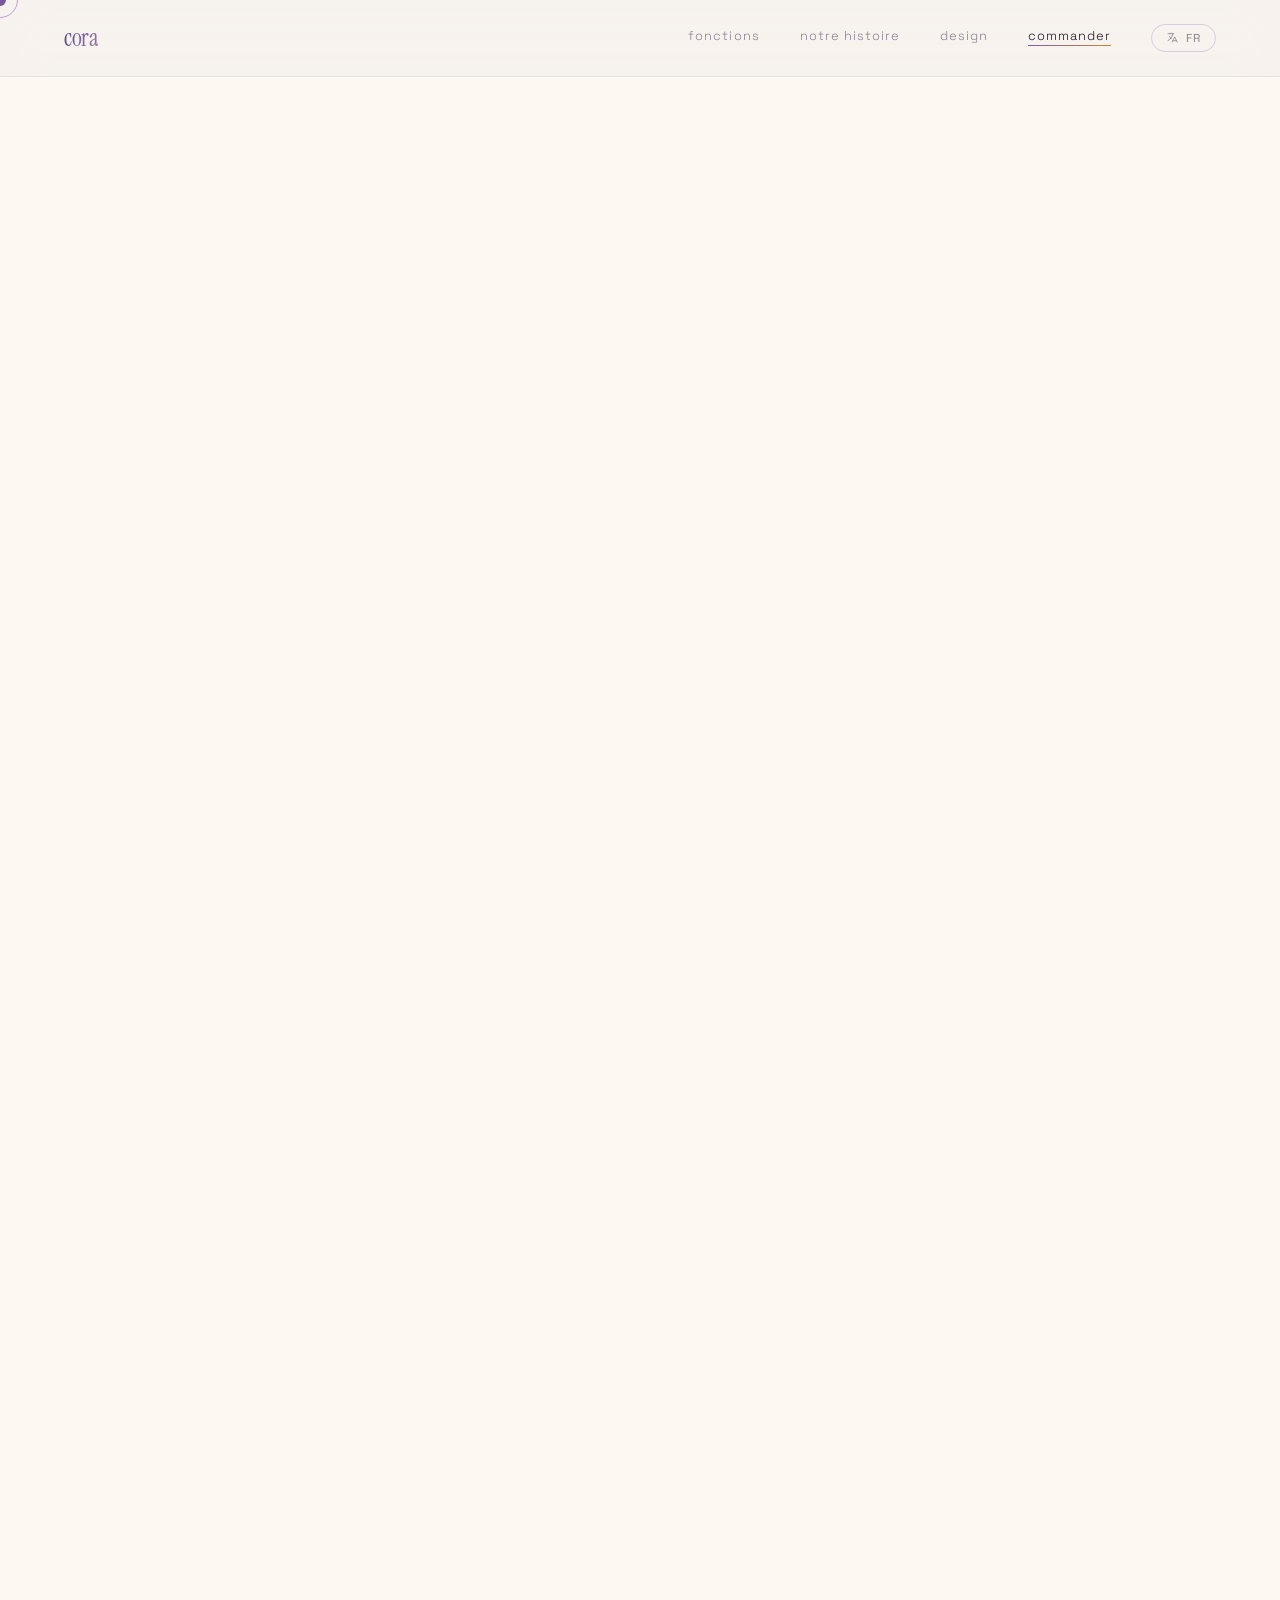
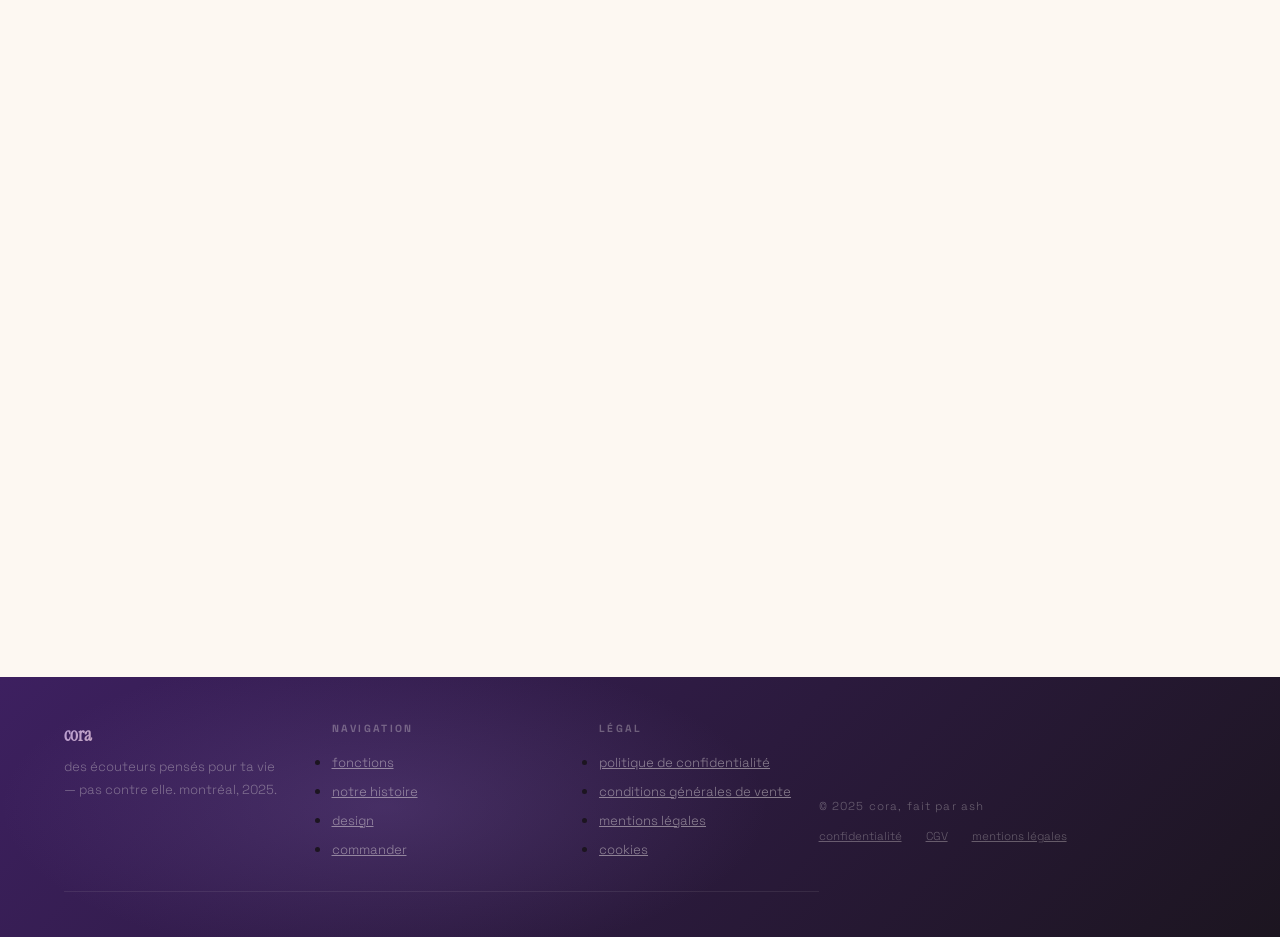
==== checkout.html @ 78a86a61 "Add files via upload" ====
<!DOCTYPE html>
<html lang="fr">
<head>
    <meta charset="UTF-8"/>
    <meta name="viewport" content="width=device-width, initial-scale=1.0"/>
    <title>cora - checkout</title>
    <link href="https://fonts.googleapis.com/css2?family=Instrument+Serif:ital@0;1&family=Space+Grotesk:wght@300;400;500&display=swap" rel="stylesheet"/>
    <link rel="stylesheet" href="styles.css"/>
</head>
<body class="checkout-body">

<div class="cursor" id="cursor"></div>
<div class="cursor-ring" id="cursorRing"></div>

<nav>
    <a href="index.html" class="nav-logo">cora</a>
    <ul class="nav-links">
        <li><a href="index.html">fonctions</a></li>
        <li><a href="story.html">notre histoire</a></li>
        <li><a href="design.html">design</a></li>
        <li><a href="checkout.html" class="active">commander</a></li>
    <button class="nav-lang-btn" id="navLangBtn" aria-label="Changer de langue" onclick="openLangOverlay()">
        <svg viewBox="0 0 24 24" fill="none" stroke="currentColor" stroke-width="1.5"><path d="M3 5h12M9 3v2m1.048 9.5A18.022 18.022 0 016.412 9m6.088 9h7M11 21l5-10 5 10M12.751 5C11.783 10.77 8.07 15.61 3 18.129"/></svg>
        <span id="navLangLabel">FR</span>
    </button>
    </ul>
</nav>

<main class="checkout-page">
    <section class="checkout-shell">
        <form id="checkout-form" class="checkout-panel" data-checkout-form data-base-price="249.99">
            <div class="checkout-header reveal">
                <p class="section-kicker">configurateur signature</p>
                <h1>compose une edition cora a ton image.</h1>
                <p>produit, teinte, pack, livraison.</p>
            </div>

            <section class="product-stage reveal reveal-delay-1">
                <div class="product-visual-shell" data-product-stage data-product="earbuds" data-color="ivory">
                    <div class="visual-glow"></div>
                    <div class="visual-product visual-earbuds">
                        <div class="earbud earbud-left"><span class="earbud-core"></span></div>
                        <div class="earbud earbud-right"><span class="earbud-core"></span></div>
                    </div>
                    <div class="visual-product visual-headset">
                        <div class="headset-band"></div>
                        <div class="headset-cup headset-cup-left"><span></span></div>
                        <div class="headset-cup headset-cup-right"><span></span></div>
                    </div>
                </div>
                <div class="product-stage-copy">
                    <p class="step-count">apercu</p>
                    <h2 data-stage-product>ecouteurs cora</h2>
                    <p data-stage-copy>compact, discret, quotidien.</p>
                    <div class="stage-pills">
                        <span class="stage-pill" data-stage-price>249,99 ca$</span>
                        <span class="stage-pill" data-stage-color-name>ivoire fumee</span>
                    </div>
                    <div class="stage-swatches">
                        <span class="stage-swatch is-active" data-stage-swatch="ivory"></span>
                        <span class="stage-swatch" data-stage-swatch="prune"></span>
                        <span class="stage-swatch" data-stage-swatch="amber"></span>
                    </div>
                </div>
            </section>

            <div class="checkout-grid">
                <section class="step-card reveal reveal-delay-1">
                    <p class="step-count">01 / produit</p>
                    <h2 class="step-title">choisis le format.</h2>
                    <p class="step-copy">deux formats.</p>
                    <div class="choice-grid single">
                        <div>
                            <input class="option-input" type="radio" name="product" id="product-earbuds" checked data-label="ecouteurs cora" data-price="249.99" data-visual="earbuds" data-stage-copy="compact, discret, quotidien."/>
                            <label class="choice-card media" for="product-earbuds">
                                <span class="mini-visual mini-earbuds"></span>
                                <span class="choice-copy">
                                    <span class="choice-eyebrow">compact</span>
                                    <strong>ecouteurs cora</strong>
                                    <p>leger, mobile.</p>
                                    <span class="choice-price">249,99 ca$</span>
                                </span>
                            </label>
                        </div>
                        <div>
                            <input class="option-input" type="radio" name="product" id="product-headset" data-label="casque cora" data-price="489.99" data-visual="headset" data-stage-copy="ample, enveloppant, studio."/>
                            <label class="choice-card media" for="product-headset">
                                <span class="mini-visual mini-headset"></span>
                                <span class="choice-copy">
                                    <span class="choice-eyebrow">studio</span>
                                    <strong>casque cora</strong>
                                    <p>ample, immersif.</p>
                                    <span class="choice-price">489,99 ca$</span>
                                </span>
                            </label>
                        </div>
                    </div>
                </section>

                <section class="step-card reveal reveal-delay-1">
                    <p class="step-count">02 / couleur</p>
                    <h2 class="step-title">choisis la teinte.</h2>
                    <p class="step-copy">trois options.</p>
                    <div class="choice-grid">
                        <div>
                            <input class="option-input" type="radio" name="color" id="color-ivory" checked data-label="ivoire fumee" data-price="0" data-color="ivory"/>
                            <label class="choice-card" for="color-ivory">
                                <span class="color-dot color-ivory"></span>
                                <strong>ivoire fumee</strong>
                                <p>douce.</p>
                                <span class="choice-price">inclus</span>
                            </label>
                        </div>
                        <div>
                            <input class="option-input" type="radio" name="color" id="color-prune" data-label="prune minerale" data-price="18" data-color="prune"/>
                            <label class="choice-card" for="color-prune">
                                <span class="color-dot color-prune"></span>
                                <strong>prune minerale</strong>
                                <p>profonde.</p>
                                <span class="choice-price">+ 18,00 ca$</span>
                            </label>
                        </div>
                        <div>
                            <input class="option-input" type="radio" name="color" id="color-amber" data-label="ambre satine" data-price="18" data-color="amber"/>
                            <label class="choice-card" for="color-amber">
                                <span class="color-dot color-amber"></span>
                                <strong>ambre satine</strong>
                                <p>chaude.</p>
                                <span class="choice-price">+ 18,00 ca$</span>
                            </label>
                        </div>
                    </div>
                </section>

                <section class="step-card reveal reveal-delay-1">
                    <p class="step-count">03 / profil</p>
                    <h2 class="step-title">choisis le profil.</h2>
                    <p class="step-copy">deux sensations.</p>
                    <div class="choice-grid">
                        <div>
                            <input class="option-input" type="radio" name="profile" id="profile-discreet" checked data-label="discret" data-price="0"/>
                            <label class="choice-card" for="profile-discreet">
                                <span class="choice-eyebrow">quotidien</span>
                                <strong>discret</strong>
                                <p>souple.</p>
                                <span class="choice-price">inclus</span>
                            </label>
                        </div>
                        <div>
                            <input class="option-input" type="radio" name="profile" id="profile-studio" data-label="studio" data-price="0"/>
                            <label class="choice-card" for="profile-studio">
                                <span class="choice-eyebrow">precis</span>
                                <strong>studio</strong>
                                <p>ferme.</p>
                                <span class="choice-price">inclus</span>
                            </label>
                        </div>
                    </div>
                </section>

                <section class="step-card reveal reveal-delay-2">
                    <p class="step-count">04 / accessoires</p>
                    <h2 class="step-title">ajoute un pack.</h2>
                    <p class="step-copy">trois niveaux.</p>
                    <div class="choice-grid">
                        <div>
                            <input class="option-input" type="radio" name="pack" id="pack-core" checked data-label="pack essentiel" data-price="0"/>
                            <label class="choice-card" for="pack-core">
                                <span class="choice-eyebrow">base</span>
                                <strong>pack essentiel</strong>
                                <p>essentiel.</p>
                                <span class="choice-price">inclus</span>
                            </label>
                        </div>
                        <div>
                            <input class="option-input" type="radio" name="pack" id="pack-textile" data-label="etui textile signature" data-price="39"/>
                            <label class="choice-card" for="pack-textile">
                                <span class="choice-eyebrow">soft carry</span>
                                <strong>etui textile signature</strong>
                                <p>etui.</p>
                                <span class="choice-price">+ 39,00 ca$</span>
                            </label>
                        </div>
                        <div>
                            <input class="option-input" type="radio" name="pack" id="pack-dock" data-label="socle de charge atelier" data-price="69"/>
                            <label class="choice-card" for="pack-dock">
                                <span class="choice-eyebrow">desk set</span>
                                <strong>socle de charge atelier</strong>
                                <p>dock.</p>
                                <span class="choice-price">+ 69,00 ca$</span>
                            </label>
                        </div>
                    </div>
                </section>

                <section class="step-card reveal reveal-delay-3">
                    <p class="step-count">05 / gravure</p>
                    <h2 class="step-title">ajoute une signature discrete.</h2>
                    <p class="step-copy">optionnelle.</p>
                    <div class="field-grid">
                        <div class="field">
                            <label for="engraving">gravure interieure</label>
                            <input id="engraving" name="engraving" type="text" maxlength="18" placeholder="initiales, mot, date" data-engraving-input/>
                            <small>+ 24,00 ca$.</small>
                        </div>
                        <div class="field">
                            <label for="concierge-note">note atelier</label>
                            <input id="concierge-note" name="concierge-note" type="text" maxlength="40" placeholder="ex. cadeau, date precise"/>
                            <small>facultatif.</small>
                        </div>
                    </div>
                </section>

                <section class="step-card reveal reveal-delay-3">
                    <p class="step-count">06 / livraison</p>
                    <h2 class="step-title">choisis la livraison.</h2>
                    <p class="step-copy">trois vitesses.</p>
                    <div class="choice-grid single">
                        <div>
                            <input class="option-input" type="radio" name="delivery" id="delivery-standard" checked data-label="livraison premium standard" data-price="0"/>
                            <label class="choice-card inline" for="delivery-standard">
                                <div>
                                    <span class="choice-eyebrow">6 semaines</span>
                                    <strong>standard</strong>
                                    <p>normal.</p>
                                </div>
                                <span class="choice-price">inclus</span>
                            </label>
                        </div>
                        <div>
                            <input class="option-input" type="radio" name="delivery" id="delivery-express" data-label="express 48 h apres production" data-price="24"/>
                            <label class="choice-card inline" for="delivery-express">
                                <div>
                                    <span class="choice-eyebrow">rapide</span>
                                    <strong>express</strong>
                                    <p>rapide.</p>
                                </div>
                                <span class="choice-price">+ 24,00 ca$</span>
                            </label>
                        </div>
                        <div>
                            <input class="option-input" type="radio" name="delivery" id="delivery-concierge" data-label="remise concierge sur rendez-vous" data-price="39"/>
                            <label class="choice-card inline" for="delivery-concierge">
                                <div>
                                    <span class="choice-eyebrow">signature</span>
                                    <strong>concierge</strong>
                                    <p>sur rendez-vous.</p>
                                </div>
                                <span class="choice-price">+ 39,00 ca$</span>
                            </label>
                        </div>
                    </div>
                </section>
            </div>
        </form>

        <aside class="summary-panel reveal reveal-delay-2">
            <p class="summary-kicker">resume de commande</p>
            <h2 class="summary-title">configuration cora</h2>
            <div class="summary-topline">
                <div>
                    <div class="summary-price" data-summary-total>249,99 ca$</div>
                    <p class="summary-sub" data-summary-build>ecouteurs cora - ivoire fumee</p>
                </div>
            </div>

            <div class="summary-divider"></div>

            <div class="summary-list">
                <div class="summary-row">
                    <div>
                        <strong>produit</strong>
                        <span data-summary-product>ecouteurs cora</span>
                    </div>
                    <div class="summary-value" data-summary-price>249,99 ca$</div>
                </div>
                <div class="summary-row">
                    <div>
                        <strong>couleur</strong>
                        <span data-summary-color>ivoire fumee</span>
                    </div>
                    <div class="summary-value" data-summary-color-price>inclus</div>
                </div>
                <div class="summary-row">
                    <div>
                        <strong>profil</strong>
                        <span data-summary-profile>discret</span>
                    </div>
                    <div class="summary-value">inclus</div>
                </div>
                <div class="summary-row">
                    <div>
                        <strong>pack</strong>
                        <span data-summary-pack>pack essentiel</span>
                    </div>
                    <div class="summary-value" data-summary-pack-price>inclus</div>
                </div>
                <div class="summary-row">
                    <div>
                        <strong>gravure</strong>
                        <span data-summary-engraving>sans gravure</span>
                    </div>
                    <div class="summary-value" data-summary-engraving-price>inclus</div>
                </div>
                <div class="summary-row">
                    <div>
                        <strong>livraison</strong>
                        <span data-summary-delivery>livraison premium standard</span>
                    </div>
                    <div class="summary-value" data-summary-delivery-price>inclus</div>
                </div>
            </div>

            <div class="summary-total">
                <div>
                    <strong>total estime</strong>
                    <span data-summary-total>249,99 ca$</span>
                </div>
            </div>

            <div class="summary-actions">
                <button type="button" class="btn btn-primary"><span>continuer vers le paiement</span></button>
                <p class="summary-note">adresse et paiement ensuite.</p>
            </div>
        </aside>
    </section>

    <section class="checkout-note">
        <article class="checkout-note-card reveal reveal-delay-1">
            <strong>30 jours</strong>
            <p>essai.</p>
        </article>
        <article class="checkout-note-card reveal reveal-delay-2">
            <strong>support concierge</strong>
            <p>support.</p>
        </article>
        <article class="checkout-note-card reveal reveal-delay-3">
            <strong>serie limitee</strong>
            <p>quantites limitees.</p>
        </article>
    </section>
</main>

<footer>
    <div class="footer-top">
        <div>
            <div class="footer-logo">cora</div>
            <p class="footer-brand-desc">des écouteurs pensés pour ta vie — pas contre elle. montréal, 2025.</p>
        </div>
        <div class="footer-col">
            <h4>navigation</h4>
            <ul>
                <li><a href="index.html">fonctions</a></li>
                <li><a href="story.html">notre histoire</a></li>
                <li><a href="design.html">design</a></li>
                <li><a href="checkout.html">commander</a></li>
            </ul>
        </div>
        <div class="footer-col">
            <h4>légal</h4>
            <ul>
                <li><a href="legal.html#privacy">politique de confidentialité</a></li>
                <li><a href="legal.html#cgv">conditions générales de vente</a></li>
                <li><a href="legal.html#mentions">mentions légales</a></li>
                <li><a href="legal.html#cookies">cookies</a></li>
            </ul>
        </div>
    </div>
    <div class="footer-bottom">
        <p class="footer-copy">© 2025 cora, fait par ash</p>
        <div class="footer-legal">
            <a href="legal.html#privacy">confidentialité</a>
            <a href="legal.html#cgv">CGV</a>
            <a href="legal.html#mentions">mentions légales</a>
        </div>
    </div>
</footer>

<script src="script.js" defer></script>
<!-- ── LANG OVERLAY ─────────────────────────────────────────────── -->
<div class="lang-overlay" id="langOverlay" role="dialog" aria-modal="true" aria-label="Sélection de la langue">
    <div class="lang-overlay-backdrop" onclick="closeLangOverlay()"></div>
    <div class="lang-overlay-panel">
        <div class="lang-overlay-header">
            <h2 class="lang-overlay-title">choisir <em>ta langue.</em></h2>
            <button class="lang-overlay-close" onclick="closeLangOverlay()" aria-label="Fermer">
                <svg viewBox="0 0 24 24" fill="none" stroke="currentColor" stroke-width="1.5"><path d="M18 6L6 18M6 6l12 12"/></svg>
            </button>
        </div>
        <div class="lang-grid">
            <button class="lang-card" data-lang-btn="fr" onclick="CoraI18n.setLang('fr');closeLangOverlay()">
                <span class="lang-card-flag">🇫🇷</span>
                <span class="lang-card-name">Français</span>
                <span class="lang-card-native">français</span>
            </button>
            <button class="lang-card" data-lang-btn="en" onclick="CoraI18n.setLang('en');closeLangOverlay()">
                <span class="lang-card-flag">🇬🇧</span>
                <span class="lang-card-name">English</span>
                <span class="lang-card-native">english</span>
            </button>
            <button class="lang-card" data-lang-btn="es" onclick="CoraI18n.setLang('es');closeLangOverlay()">
                <span class="lang-card-flag">🇪🇸</span>
                <span class="lang-card-name">Español</span>
                <span class="lang-card-native">español</span>
            </button>
            <button class="lang-card" data-lang-btn="de" onclick="CoraI18n.setLang('de');closeLangOverlay()">
                <span class="lang-card-flag">🇩🇪</span>
                <span class="lang-card-name">Deutsch</span>
                <span class="lang-card-native">deutsch</span>
            </button>
            <button class="lang-card" data-lang-btn="it" onclick="CoraI18n.setLang('it');closeLangOverlay()">
                <span class="lang-card-flag">🇮🇹</span>
                <span class="lang-card-name">Italiano</span>
                <span class="lang-card-native">italiano</span>
            </button>
            <button class="lang-card" data-lang-btn="ru" onclick="CoraI18n.setLang('ru');closeLangOverlay()">
                <span class="lang-card-flag">🇷🇺</span>
                <span class="lang-card-name">Русский</span>
                <span class="lang-card-native">русский</span>
            </button>
            <button class="lang-card" data-lang-btn="pl" onclick="CoraI18n.setLang('pl');closeLangOverlay()">
                <span class="lang-card-flag">🇵🇱</span>
                <span class="lang-card-name">Polski</span>
                <span class="lang-card-native">polski</span>
            </button>
            <button class="lang-card" data-lang-btn="ko" onclick="CoraI18n.setLang('ko');closeLangOverlay()">
                <span class="lang-card-flag">🇰🇷</span>
                <span class="lang-card-name">한국어</span>
                <span class="lang-card-native">한국어</span>
            </button>
            <button class="lang-card" data-lang-btn="ja" onclick="CoraI18n.setLang('ja');closeLangOverlay()">
                <span class="lang-card-flag">🇯🇵</span>
                <span class="lang-card-name">日本語</span>
                <span class="lang-card-native">日本語</span>
            </button>
            <button class="lang-card" data-lang-btn="zh" onclick="CoraI18n.setLang('zh');closeLangOverlay()">
                <span class="lang-card-flag">🇨🇳</span>
                <span class="lang-card-name">中文</span>
                <span class="lang-card-native">中文（简体）</span>
            </button>
        </div>
    </div>
</div>

<script src="i18n.js" defer></script>
<script>
function openLangOverlay() {
    document.getElementById('langOverlay').classList.add('open');
    document.getElementById('navLangBtn').classList.add('active');
    document.body.style.overflow = 'hidden';
}
function closeLangOverlay() {
    document.getElementById('langOverlay').classList.remove('open');
    document.getElementById('navLangBtn').classList.remove('active');
    document.body.style.overflow = '';
}
document.addEventListener('keydown', e => { if (e.key === 'Escape') closeLangOverlay(); });
// Update nav label + active card after lang set
document.addEventListener('DOMContentLoaded', () => {
    const labels = {fr:'FR',en:'EN',es:'ES',de:'DE',it:'IT',ru:'RU',pl:'PL',ko:'KO',ja:'JA',zh:'ZH'};
    const updateNav = () => {
        const lang = localStorage.getItem('cora_lang') || 'fr';
        const el = document.getElementById('navLangLabel');
        if (el) el.textContent = labels[lang] || 'FR';
        document.querySelectorAll('[data-lang-btn]').forEach(btn => {
            btn.classList.toggle('is-active', btn.dataset.langBtn === lang);
        });
    };
    updateNav();
    const orig = CoraI18n.setLang.bind(CoraI18n);
    CoraI18n.setLang = (lang) => { orig(lang); updateNav(); };
});
</script>
</body>
</html>
---- styles.css ----
*, *::before, *::after { box-sizing: border-box; margin: 0; padding: 0; }

:root {
    --bg: #F4F0EC;
    --text: #1C1520;
    --purple: #7B5EA7;
    --purple-light: #B99DD4;
    --purple-dark: #3D2060;
    --amber: #C4873A;
    --amber-light: #E8C07A;
    --sage: #7A9E8E;
    --mauve: #9E7FA8;
    --cream: #FDF8F2;
    --muted: #8A7F8E;
}

html { scroll-behavior: smooth; }

body {
    background: var(--bg);
    color: var(--text);
    font-family: 'Space Grotesk', sans-serif;
    font-weight: 300;
    overflow-x: hidden;
    cursor: none;
}

.checkout-body {
    background: var(--cream);
}

.checkout-body::after {
    display: none;
}

/* CUSTOM CURSOR */
.cursor {
    width: 12px; height: 12px;
    border-radius: 50%;
    background: var(--purple);
    position: fixed;
    pointer-events: none;
    z-index: 9999;
    transform: translate(-50%, -50%);
    transition: width 0.3s ease, height 0.3s ease, background 0.3s ease;
    mix-blend-mode: multiply;
}

.cursor-ring {
    width: 36px; height: 36px;
    border-radius: 50%;
    border: 1px solid var(--purple-light);
    position: fixed;
    pointer-events: none;
    z-index: 9998;
    transform: translate(-50%, -50%);
    transition: width 0.3s ease, height 0.3s ease;
}

/* GRAIN */
body::after {
    content: '';
    position: fixed; inset: 0;
    background-image: url("data:image/svg+xml,%3Csvg viewBox='0 0 256 256' xmlns='http://www.w3.org/2000/svg'%3E%3Cfilter id='n'%3E%3CfeTurbulence type='fractalNoise' baseFrequency='0.9' numOctaves='4' stitchTiles='stitch'/%3E%3C/filter%3E%3Crect width='100%25' height='100%25' filter='url(%23n)' opacity='0.04'/%3E%3C/svg%3E");
    pointer-events: none;
    z-index: 9000;
    opacity: 0.4;
}

/* NAV */
nav {
    position: fixed; top: 0; left: 0; right: 0;
    z-index: 500;
    display: flex; justify-content: space-between; align-items: center;
    padding: 1.4rem 4rem;
    background: rgba(244,240,236,0.72);
    backdrop-filter: blur(20px);
    border-bottom: 1px solid rgba(123,94,167,0.12);
}

.nav-logo {
    font-family: 'Instrument Serif', serif;
    font-size: 1.5rem; font-weight: 400;
    text-decoration: none;
    background: linear-gradient(135deg, var(--purple-dark), var(--purple), var(--mauve));
    -webkit-background-clip: text; -webkit-text-fill-color: transparent; background-clip: text;
    letter-spacing: -0.02em;
}

.nav-links { display: flex; gap: 2.5rem; list-style: none; }

.nav-links a {
    text-decoration: none; color: var(--muted);
    font-size: 0.8rem; letter-spacing: 0.08em;
    transition: color 0.3s; position: relative;
}

.nav-links a::after {
    content: ''; position: absolute;
    bottom: -2px; left: 0; right: 100%; height: 1px;
    background: linear-gradient(90deg, var(--purple), var(--amber));
    transition: right 0.3s ease;
}

.nav-links a:hover { color: var(--text); }
.nav-links a:hover::after { right: 0; }

/* ── NAV LANG TRIGGER ──────────────────────────────────────────── */
.nav-lang-btn {
    background: none;
    border: 1px solid rgba(123,94,167,0.25);
    border-radius: 40px;
    padding: 0.38rem 0.85rem;
    display: flex; align-items: center; gap: 0.45rem;
    font-family: 'Space Grotesk', sans-serif;
    font-size: 0.72rem; letter-spacing: 0.1em;
    color: var(--muted);
    cursor: none;
    transition: all 0.25s;
    white-space: nowrap;
}
.nav-lang-btn svg { width: 13px; height: 13px; flex-shrink: 0; }
.nav-lang-btn:hover {
    background: rgba(123,94,167,0.08);
    color: var(--purple);
    border-color: rgba(123,94,167,0.4);
}
.nav-lang-btn.active {
    background: var(--purple);
    color: var(--cream);
    border-color: var(--purple);
}

/* ── LANG OVERLAY ──────────────────────────────────────────────── */
.lang-overlay {
    position: fixed; inset: 0;
    z-index: 800;
    display: flex; flex-direction: column;
    opacity: 0; pointer-events: none;
    transition: opacity 0.4s ease;
}

.lang-overlay.open {
    opacity: 1; pointer-events: all;
}

.lang-overlay-backdrop {
    position: absolute; inset: 0;
    background: rgba(28,21,32,0.55);
    backdrop-filter: blur(18px);
    -webkit-backdrop-filter: blur(18px);
}

.lang-overlay-panel {
    position: absolute; top: 0; left: 0; right: 0;
    background: rgba(253,248,242,0.82);
    backdrop-filter: blur(40px) saturate(1.4);
    -webkit-backdrop-filter: blur(40px) saturate(1.4);
    border-bottom: 1px solid rgba(123,94,167,0.14);
    padding: 6rem 4rem 3.5rem;
    transform: translateY(-100%);
    transition: transform 0.45s cubic-bezier(0.16,1,0.3,1);
}

.lang-overlay.open .lang-overlay-panel {
    transform: translateY(0);
}

.lang-overlay-header {
    display: flex; justify-content: space-between; align-items: flex-end;
    margin-bottom: 2.8rem;
    max-width: 1200px; margin-left: auto; margin-right: auto;
}

.lang-overlay-title {
    font-family: 'Instrument Serif', serif;
    font-size: clamp(2rem, 4vw, 3.2rem);
    font-weight: 400; line-height: 1.05;
    letter-spacing: -0.03em;
    color: var(--text);
}

.lang-overlay-title em {
    font-style: italic;
    background: linear-gradient(90deg, var(--purple), var(--amber));
    -webkit-background-clip: text; -webkit-text-fill-color: transparent;
    background-clip: text;
}

.lang-overlay-close {
    background: rgba(123,94,167,0.08);
    border: 1px solid rgba(123,94,167,0.18);
    border-radius: 50%;
    width: 44px; height: 44px;
    display: flex; align-items: center; justify-content: center;
    cursor: none; flex-shrink: 0;
    transition: all 0.2s;
    color: var(--muted);
}
.lang-overlay-close:hover {
    background: var(--purple);
    color: var(--cream);
    border-color: var(--purple);
    transform: rotate(90deg);
}
.lang-overlay-close svg { width: 16px; height: 16px; }

.lang-grid {
    display: grid;
    grid-template-columns: repeat(5, 1fr);
    gap: 0.75rem;
    max-width: 1200px; margin: 0 auto;
}

.lang-card {
    background: rgba(244,240,236,0.7);
    border: 1px solid rgba(123,94,167,0.1);
    border-radius: 18px;
    padding: 1.2rem 1.4rem;
    display: flex; flex-direction: column; gap: 0.4rem;
    cursor: none;
    transition: all 0.22s;
    position: relative; overflow: hidden;
}

.lang-card::before {
    content: '';
    position: absolute; inset: 0;
    background: linear-gradient(135deg, rgba(123,94,167,0.1), rgba(196,135,58,0.06));
    opacity: 0; transition: opacity 0.22s;
    border-radius: 18px;
}

.lang-card:hover { border-color: rgba(123,94,167,0.3); transform: translateY(-2px); box-shadow: 0 8px 24px rgba(123,94,167,0.1); }
.lang-card:hover::before { opacity: 1; }

.lang-card.is-active {
    background: var(--text);
    border-color: var(--text);
}
.lang-card.is-active .lang-card-name { color: var(--cream); }
.lang-card.is-active .lang-card-native { color: rgba(253,248,242,0.55); }
.lang-card.is-active .lang-card-flag { opacity: 1; }
.lang-card.is-active::after {
    content: '✓';
    position: absolute; top: 0.9rem; right: 1rem;
    font-size: 0.65rem; color: var(--purple-light);
}

.lang-card-flag { font-size: 1.6rem; line-height: 1; margin-bottom: 0.15rem; }
.lang-card-name {
    font-family: 'Space Grotesk', sans-serif;
    font-size: 0.82rem; font-weight: 500; color: var(--text); line-height: 1;
}
.lang-card-native {
    font-size: 0.72rem; font-weight: 300;
    color: var(--muted); letter-spacing: 0.02em;
}

@media (max-width: 900px) {
    .lang-grid { grid-template-columns: repeat(3, 1fr); }
    .lang-overlay-panel { padding: 5rem 2rem 3rem; }
    .lang-overlay-title { font-size: 1.8rem; margin-bottom: 2rem; }
    .lang-overlay-header { margin-bottom: 2rem; }
}
@media (max-width: 560px) {
    .lang-grid { grid-template-columns: repeat(2, 1fr); }
}

/* BRAND INTRO */
.brand-intro {
    min-height: 100vh;
    display: flex; flex-direction: column;
    justify-content: center; align-items: center;
    text-align: center; padding: 6rem 2rem;
    position: relative; overflow: hidden;
    background: var(--cream);
}

.brand-intro::before {
    content: '';
    position: absolute; inset: -20%;
    background:
        radial-gradient(ellipse 70% 60% at 20% 30%, rgba(123,94,167,0.18) 0%, transparent 60%),
        radial-gradient(ellipse 60% 50% at 80% 70%, rgba(196,135,58,0.14) 0%, transparent 55%),
        radial-gradient(ellipse 50% 60% at 60% 20%, rgba(158,127,168,0.12) 0%, transparent 50%);
    filter: blur(60px);
    pointer-events: none;
}

.brand-intro-inner {
    position: relative; z-index: 2;
    max-width: 680px;
    display: flex; flex-direction: column; align-items: center; gap: 1.6rem;
}

.brand-intro-eyebrow {
    font-size: 0.7rem; letter-spacing: 0.32em;
    color: var(--muted);
    text-transform: lowercase;
    opacity: 0; animation: fadeUp 0.7s ease forwards 0.2s;
}

.brand-intro-name {
    font-family: 'Instrument Serif', serif;
    font-size: clamp(5rem, 18vw, 13rem);
    font-weight: 400; line-height: 0.9; letter-spacing: -0.04em;
    background: linear-gradient(135deg, var(--purple-dark), var(--purple), var(--mauve), var(--amber));
    -webkit-background-clip: text; -webkit-text-fill-color: transparent; background-clip: text;
    background-size: 200% 200%;
    animation: fadeUp 0.9s ease forwards 0.3s, gradientShift 8s ease infinite;
    opacity: 0;
}

.brand-intro-tagline {
    font-family: 'Instrument Serif', serif;
    font-size: clamp(1.1rem, 2.4vw, 1.5rem);
    font-style: italic; font-weight: 400;
    color: var(--text); line-height: 1.45;
    max-width: 520px;
    opacity: 0; animation: fadeUp 0.9s ease forwards 0.55s;
}

.brand-intro-manifesto {
    display: flex; flex-direction: column; gap: 0.85rem;
    max-width: 500px;
    opacity: 0; animation: fadeUp 0.9s ease forwards 0.75s;
}

.brand-intro-manifesto p {
    font-size: 0.9rem; line-height: 1.85;
    color: var(--muted); font-weight: 300;
}

.brand-intro-founders {
    display: flex; align-items: center; gap: 0.7rem;
    font-size: 0.72rem; letter-spacing: 0.12em;
    color: var(--purple-light);
    opacity: 0; animation: fadeUp 0.8s ease forwards 0.95s;
}

.brand-intro-dot { color: var(--amber-light); }

.brand-intro-scroll {
    margin-top: 0.8rem;
    display: flex; flex-direction: column; align-items: center; gap: 0.6rem;
    text-decoration: none;
    opacity: 0; animation: fadeUp 0.8s ease forwards 1.2s;
}

.brand-intro-scroll span {
    font-size: 0.65rem; letter-spacing: 0.25em; color: var(--purple-light);
}

/* HERO */
.hero {
    min-height: 100vh;
    display: flex; flex-direction: column;
    justify-content: center; align-items: center;
    text-align: center; padding: 10rem 2rem 6rem;
    position: relative; overflow: hidden;
}

.hero-bg {
    position: absolute; inset: -20%;
    background:
        radial-gradient(ellipse 90% 70% at 15% 25%, rgba(123,94,167,0.52) 0%, transparent 55%),
        radial-gradient(ellipse 70% 80% at 85% 15%, rgba(196,135,58,0.35) 0%, transparent 50%),
        radial-gradient(ellipse 80% 60% at 70% 85%, rgba(158,127,168,0.48) 0%, transparent 55%),
        radial-gradient(ellipse 60% 70% at 5% 80%, rgba(122,158,142,0.3) 0%, transparent 50%),
        radial-gradient(ellipse 50% 50% at 50% 50%, rgba(185,157,212,0.28) 0%, transparent 60%),
        radial-gradient(ellipse 40% 40% at 92% 60%, rgba(232,192,122,0.32) 0%, transparent 45%);
    filter: blur(52px);
    animation: meshFloat 16s ease-in-out infinite alternate;
}

.hero-bg2 {
    position: absolute; inset: -10%;
    background:
        radial-gradient(ellipse 50% 40% at 40% 10%, rgba(61,32,96,0.22) 0%, transparent 50%),
        radial-gradient(ellipse 40% 50% at 75% 75%, rgba(123,94,167,0.22) 0%, transparent 50%);
    filter: blur(30px);
    animation: meshFloat2 10s ease-in-out infinite alternate;
}

.hero-overlay { position: absolute; inset: 0; background: rgba(244,240,236,0.25); }

@keyframes meshFloat {
    0% { transform: scale(1) rotate(0deg) translate(0,0); }
    25% { transform: scale(1.04) rotate(1.5deg) translate(1%,-1%); }
    50% { transform: scale(0.97) rotate(-1deg) translate(-1%,1%); }
    75% { transform: scale(1.03) rotate(2deg) translate(1%,1%); }
    100% { transform: scale(1.01) rotate(-0.5deg) translate(-1%,-1%); }
}

@keyframes meshFloat2 {
    0% { transform: scale(1) rotate(0deg); }
    50% { transform: scale(1.06) rotate(-2deg); }
    100% { transform: scale(0.96) rotate(1.5deg); }
}

.hero > *:not(.hero-bg):not(.hero-bg2):not(.hero-overlay):not(.orb) {
    position: relative; z-index: 2;
}

.hero-label {
    font-size: 0.72rem; letter-spacing: 0.3em;
    background: linear-gradient(90deg, var(--purple), var(--amber));
    -webkit-background-clip: text; -webkit-text-fill-color: transparent; background-clip: text;
    margin-bottom: 1.8rem;
    opacity: 0; animation: fadeUp 0.8s ease forwards 0.3s;
}

.hero-title {
    font-family: 'Instrument Serif', serif;
    font-size: clamp(3.2rem, 7.5vw, 7rem);
    font-weight: 400; line-height: 1.06; letter-spacing: -0.02em;
    opacity: 0; animation: fadeUp 1s ease forwards 0.5s;
}

.gradient-word {
    background: linear-gradient(135deg, var(--purple-dark) 0%, var(--purple) 35%, var(--mauve) 65%, var(--amber) 100%);
    -webkit-background-clip: text; -webkit-text-fill-color: transparent; background-clip: text;
    background-size: 200% 200%;
    animation: gradientShift 6s ease infinite;
    display: inline-block;
}

.hero-title em { font-style: italic; font-weight: 100; color: var(--muted); -webkit-text-fill-color: var(--muted); }

@keyframes gradientShift {
    0%, 100% { background-position: 0% 50%; }
    50% { background-position: 100% 50%; }
}

.hero-sub {
    margin-top: 2rem;
    font-size: clamp(1rem, 1.8vw, 1.15rem); font-weight: 300;
    color: var(--muted); max-width: 500px; line-height: 1.9;
    opacity: 0; animation: fadeUp 1s ease forwards 0.75s;
}

.hero-sub strong { font-weight: 400; color: var(--purple); }

/* BUTTONS */
.hero-btns {
    display: flex; gap: 1rem; align-items: center;
    flex-wrap: wrap; justify-content: center;
    margin-top: 2.8rem;
    opacity: 0; animation: fadeUp 1s ease forwards 1s;
}

.btn {
    display: inline-flex;
    align-items: center;
    justify-content: center;
    gap: 0.45rem;
    padding: 0.78rem 1.1rem;
    border-radius: 12px;
    border: 1px solid transparent;
    text-decoration: none;
    font-size: 0.8rem;
    letter-spacing: 0.08em;
    font-family: 'Space Grotesk', sans-serif; font-weight: 400;
    line-height: 1;
    position: relative;
    background: transparent;
    transition: transform 0.25s ease, border-color 0.25s ease, background-color 0.25s ease, color 0.25s ease;
}

.btn-primary {
    background: rgba(123,94,167,0.08);
    border-color: rgba(123,94,167,0.24);
    color: var(--purple-dark);
}

.btn-primary::before {
    display: none;
}

.btn-primary:hover {
    transform: translateY(-2px);
    background: rgba(123,94,167,0.13);
    border-color: rgba(123,94,167,0.42);
    color: var(--purple-dark);
}

.btn-outline {
    background: rgba(255,255,255,0.42);
    border-color: rgba(28,21,32,0.14);
    color: var(--text);
}

.btn-outline::before {
    display: none;
}

.btn-outline:hover {
    transform: translateY(-2px);
    background: rgba(28,21,32,0.04);
    border-color: rgba(28,21,32,0.28);
    color: var(--text);
}

.btn span { position: relative; z-index: 1; }

.btn-light {
    background: rgba(253,248,242,0.12);
    border-color: rgba(253,248,242,0.32);
    color: var(--cream);
}

.btn-light:hover {
    transform: translateY(-2px);
    background: rgba(253,248,242,0.22);
    border-color: rgba(253,248,242,0.55);
    color: #fff;
}

.scroll-hint {
    position: absolute; bottom: 2.5rem; left: 50%;
    transform: translateX(-50%);
    display: flex; flex-direction: column; align-items: center; gap: 0.6rem;
    opacity: 0; animation: fadeUp 1s ease forwards 1.4s; z-index: 2;
}

.scroll-hint span { font-size: 0.65rem; letter-spacing: 0.25em; color: var(--purple-light); }

.scroll-line {
    width: 1px; height: 44px;
    background: linear-gradient(to bottom, var(--purple), var(--amber-light), transparent);
    animation: scrollPulse 2.5s ease-in-out infinite;
}

/* FLOATING ORBS */
.orb {
    position: absolute; border-radius: 50%; pointer-events: none;
    animation: orbFloat 20s ease-in-out infinite; z-index: 1;
}

.orb1 {
    width: 280px; height: 280px;
    background: radial-gradient(circle, rgba(123,94,167,0.18), transparent 70%);
    top: 8%; right: -80px; animation-duration: 18s;
}

.orb2 {
    width: 200px; height: 200px;
    background: radial-gradient(circle, rgba(196,135,58,0.14), transparent 70%);
    bottom: 12%; left: -50px; animation-duration: 22s; animation-delay: -5s;
}

@keyframes orbFloat {
    0%, 100% { transform: translateY(0) scale(1); }
    33% { transform: translateY(-28px) scale(1.05); }
    66% { transform: translateY(18px) scale(0.95); }
}

/* SPLIT SECTIONS */
.split {
    display: grid; grid-template-columns: 1fr 1fr;
    min-height: 88vh; position: relative; overflow: hidden;
}

.split::before {
    content: ''; position: absolute; top: 0; left: 0; right: 0; height: 1px;
    background: linear-gradient(90deg, transparent, var(--purple-light), var(--amber-light), transparent);
}

.split.reverse { direction: rtl; }
.split.reverse > * { direction: ltr; }

.split-text {
    display: flex; flex-direction: column; justify-content: center;
    padding: 6rem 5rem; position: relative; overflow: hidden;
}

.split-text::after {
    content: ''; position: absolute;
    width: 380px; height: 380px; border-radius: 50%;
    filter: blur(75px); pointer-events: none;
    top: 50%; left: 50%; transform: translate(-50%,-50%);
    animation: blobPulse 8s ease-in-out infinite alternate;
}

.split:nth-child(2) .split-text::after { background: radial-gradient(circle, rgba(123,94,167,0.28), rgba(185,157,212,0.18), transparent); }
.split:nth-child(3) .split-text::after { background: radial-gradient(circle, rgba(196,135,58,0.22), rgba(232,192,122,0.15), transparent); }
.split:nth-child(4) .split-text::after { background: radial-gradient(circle, rgba(61,32,96,0.18), rgba(123,94,167,0.22), transparent); }

@keyframes blobPulse {
    0% { transform: translate(-50%,-50%) scale(1); opacity: 0.5; }
    100% { transform: translate(-50%,-50%) scale(1.25); opacity: 0.7; }
}

.split-tag {
    font-size: 0.68rem; letter-spacing: 0.3em;
    margin-bottom: 1.5rem; position: relative; z-index: 1;
}

.split:nth-child(2) .split-tag {
    background: linear-gradient(90deg, var(--purple), var(--sage));
    -webkit-background-clip: text; -webkit-text-fill-color: transparent; background-clip: text;
}

.split:nth-child(3) .split-tag {
    background: linear-gradient(90deg, var(--amber), var(--mauve));
    -webkit-background-clip: text; -webkit-text-fill-color: transparent; background-clip: text;
}

.split:nth-child(4) .split-tag {
    background: linear-gradient(90deg, var(--purple-dark), var(--purple-light));
    -webkit-background-clip: text; -webkit-text-fill-color: transparent; background-clip: text;
}

.split-title {
    font-family: 'Instrument Serif', serif;
    font-size: clamp(2rem, 3.2vw, 2.8rem);
    font-weight: 700; line-height: 1.15; margin-bottom: 1.5rem;
    position: relative; z-index: 1;
}

.split-title em { font-style: italic; font-weight: 100; color: var(--muted); }

.split-body {
    font-size: 0.97rem; font-weight: 300;
    color: var(--muted); line-height: 1.95; max-width: 400px;
    position: relative; z-index: 1;
}

.split-image {
    display: flex; align-items: center; justify-content: center;
    overflow: hidden; position: relative;
}

.split:nth-child(2) .split-image { background: linear-gradient(135deg, rgba(123,94,167,0.1), rgba(185,157,212,0.16), rgba(232,192,122,0.08)); }
.split:nth-child(3) .split-image { background: linear-gradient(225deg, rgba(196,135,58,0.08), rgba(158,127,168,0.14), rgba(122,158,142,0.1)); }
.split:nth-child(4) .split-image { background: linear-gradient(135deg, rgba(61,32,96,0.07), rgba(123,94,167,0.13), rgba(158,127,168,0.09)); }

.visual { width: 100%; height: 100%; display: flex; align-items: center; justify-content: center; }
.visual svg { width: 58%; max-width: 300px; transition: transform 0.6s ease; }
.split-image:hover svg { transform: scale(1.06) translateY(-5px); }

/* FEATURES */
.features-strip {
    display: grid; grid-template-columns: repeat(3, 1fr);
    background: linear-gradient(135deg, var(--purple-dark) 0%, #2D1F3D 45%, #1C1520 100%);
    position: relative; overflow: hidden;
}

.features-strip::before {
    content: ''; position: absolute; inset: 0;
    background:
        radial-gradient(ellipse 60% 80% at 10% 50%, rgba(123,94,167,0.42) 0%, transparent 60%),
        radial-gradient(ellipse 50% 60% at 90% 50%, rgba(196,135,58,0.32) 0%, transparent 55%),
        radial-gradient(ellipse 40% 40% at 50% 10%, rgba(185,157,212,0.28) 0%, transparent 50%);
    pointer-events: none;
}

.feature-item {
    padding: 4.5rem 3rem;
    border-right: 1px solid rgba(255,255,255,0.07);
    position: relative; z-index: 1;
    transition: background 0.4s ease;
}

.feature-item:hover { background: rgba(123,94,167,0.18); }
.feature-item:last-child { border-right: none; }

.feature-num {
    font-size: 0.68rem; letter-spacing: 0.3em; margin-bottom: 1.5rem;
    background: linear-gradient(90deg, var(--purple-light), var(--amber-light));
    -webkit-background-clip: text; -webkit-text-fill-color: transparent; background-clip: text;
}

.feature-title {
    font-family: 'Instrument Serif', serif;
    font-size: 1.5rem; font-weight: 700;
    margin-bottom: 1rem; line-height: 1.2; color: var(--cream);
}

.feature-body {
    font-size: 0.88rem; font-weight: 300;
    color: rgba(253,248,242,0.48); line-height: 1.85;
}

/* QUOTE */
.quote-section {
    padding: 10rem 4rem; text-align: center;
    position: relative; overflow: hidden; background: var(--cream);
}

.quote-section::before {
    content: ''; position: absolute; inset: -20%;
    background:
        radial-gradient(ellipse 70% 60% at 20% 40%, rgba(123,94,167,0.22) 0%, transparent 55%),
        radial-gradient(ellipse 60% 70% at 80% 60%, rgba(196,135,58,0.18) 0%, transparent 55%),
        radial-gradient(ellipse 50% 50% at 50% 80%, rgba(158,127,168,0.18) 0%, transparent 50%);
    filter: blur(42px);
    animation: meshFloat 14s ease-in-out infinite alternate;
}

.quote-text {
    font-family: 'Instrument Serif', serif;
    font-size: clamp(1.8rem, 4vw, 3.2rem);
    font-weight: 100; font-style: italic; line-height: 1.45;
    max-width: 780px; margin: 0 auto 2rem;
    position: relative; z-index: 1;
    background: linear-gradient(135deg, var(--purple-dark), var(--purple), var(--mauve), var(--amber));
    -webkit-background-clip: text; -webkit-text-fill-color: transparent; background-clip: text;
    background-size: 200%;
    animation: gradientShift 8s ease infinite;
}

.quote-attr {
    font-size: 0.72rem; letter-spacing: 0.28em;
    color: var(--muted); position: relative; z-index: 1;
}

/* FOOTER */
footer {
    padding: 2.8rem 4rem;
    display: flex; justify-content: space-between; align-items: center;
    background: linear-gradient(135deg, var(--purple-dark) 0%, #1C1520 100%);
    position: relative; overflow: hidden;
}

footer::before {
    content: ''; position: absolute; inset: 0;
    background: radial-gradient(ellipse 50% 100% at 30% 50%, rgba(123,94,167,0.28) 0%, transparent 60%);
    pointer-events: none;
}

.footer-logo {
    font-family: 'Instrument Serif', serif; font-size: 1.2rem; font-weight: 700;
    background: linear-gradient(135deg, var(--purple-light), var(--amber-light));
    -webkit-background-clip: text; -webkit-text-fill-color: transparent; background-clip: text;
    position: relative; z-index: 1;
}

.footer-copy { font-size: 0.72rem; color: rgba(253,248,242,0.32); letter-spacing: 0.1em; position: relative; z-index: 1; }

/* ANIMATIONS */
@keyframes fadeUp {
    from { opacity: 0; transform: translateY(28px); }
    to { opacity: 1; transform: translateY(0); }
}

@keyframes scrollPulse {
    0%, 100% { opacity: 1; }
    50% { opacity: 0.25; transform: scaleY(0.6); }
}

.reveal { opacity: 0; transform: translateY(36px); transition: opacity 0.9s ease, transform 0.9s ease; }
.reveal.visible { opacity: 1; transform: translateY(0); }
.reveal-delay-1 { transition-delay: 0.1s; }
.reveal-delay-2 { transition-delay: 0.26s; }
.reveal-delay-3 { transition-delay: 0.44s; }

.nav-links a.active { color: var(--text); }
.nav-links a.active::after { right: 0; }

/* DESIGN PAGE */
.design-hero {
    min-height: 100vh;
    padding: 11rem 4rem 6rem;
    align-items: stretch;
}

.design-hero-layout {
    width: min(1180px, 100%);
    margin: 0 auto;
    display: grid;
    grid-template-columns: 1.1fr 0.9fr;
    gap: 3rem;
    align-items: center;
}

.design-copy,
.design-object-wrap,
.editorial-band,
.gallery-section,
.signature-panel,
.reserve-section {
    position: relative;
    z-index: 2;
}

.design-kicker,
.section-kicker {
    font-size: 0.72rem;
    letter-spacing: 0.3em;
    text-transform: uppercase;
    background: linear-gradient(90deg, var(--purple), var(--amber));
    -webkit-background-clip: text;
    -webkit-text-fill-color: transparent;
    background-clip: text;
}

.design-copy .hero-title {
    max-width: 10ch;
    text-align: left;
}

.design-intro {
    margin-top: 1.8rem;
    max-width: 560px;
    font-size: 1.02rem;
    line-height: 1.95;
    color: var(--muted);
}

.design-actions {
    margin-top: 2.6rem;
    display: flex;
    flex-wrap: wrap;
    gap: 1rem;
}

.design-badges {
    margin-top: 2rem;
    display: flex;
    flex-wrap: wrap;
    gap: 0.8rem;
}

.design-badge {
    padding: 0.7rem 1rem;
    border: 1px solid rgba(61,32,96,0.12);
    border-radius: 18px;
    background: rgba(253,248,242,0.5);
    backdrop-filter: blur(14px);
    font-size: 0.76rem;
    letter-spacing: 0.08em;
    color: var(--text);
}

.design-object-wrap {
    display: grid;
    place-items: center;
    min-height: 560px;
}

.design-object {
    width: min(460px, 100%);
    aspect-ratio: 1 / 1.05;
    position: relative;
    display: grid;
    place-items: center;
}

.design-aura,
.design-aura::before,
.design-aura::after {
    position: absolute;
    inset: 8%;
    border-radius: 50%;
}

.design-aura {
    background:
        radial-gradient(circle at 50% 50%, rgba(253,248,242,0.92) 0%, rgba(253,248,242,0.35) 34%, rgba(123,94,167,0.14) 68%, transparent 74%);
    filter: blur(2px);
}

.design-aura::before {
    content: '';
    inset: -10%;
    background: radial-gradient(circle, rgba(123,94,167,0.22), transparent 62%);
    filter: blur(36px);
}

.design-aura::after {
    content: '';
    inset: -2%;
    border: 1px solid rgba(123,94,167,0.22);
}

.design-core {
    width: 58%;
    aspect-ratio: 1 / 1;
    border-radius: 34%;
    background:
        linear-gradient(145deg, rgba(255,255,255,0.92), rgba(232,192,122,0.28)),
        linear-gradient(225deg, rgba(185,157,212,0.4), rgba(61,32,96,0.08));
    box-shadow:
        inset 0 1px 0 rgba(255,255,255,0.85),
        inset 0 -22px 38px rgba(123,94,167,0.12),
        0 28px 80px rgba(61,32,96,0.18);
    position: relative;
    transform: rotate(12deg);
}

.design-core::before,
.design-core::after {
    content: '';
    position: absolute;
    border-radius: 50%;
}

.design-core::before {
    width: 30%;
    height: 30%;
    top: 18%;
    left: 18%;
    background: radial-gradient(circle, rgba(255,255,255,0.98), rgba(185,157,212,0.32));
    box-shadow: inset 0 0 12px rgba(61,32,96,0.08);
}

.design-core::after {
    width: 18%;
    height: 18%;
    right: 18%;
    bottom: 18%;
    border: 1px solid rgba(61,32,96,0.14);
    background: rgba(253,248,242,0.7);
}

.design-specs {
    position: absolute;
    inset: auto 0 0 0;
    display: grid;
    grid-template-columns: repeat(3, 1fr);
    gap: 0.9rem;
    transform: translateY(22%);
}

.spec-card {
    padding: 1rem 1.1rem;
    border-radius: 22px;
    background: rgba(253,248,242,0.72);
    border: 1px solid rgba(61,32,96,0.08);
    backdrop-filter: blur(16px);
    box-shadow: 0 12px 36px rgba(61,32,96,0.08);
}

.spec-card strong {
    display: block;
    font-family: 'Instrument Serif', serif;
    font-size: 1.1rem;
    font-weight: 700;
    color: var(--purple-dark);
}

.spec-card span {
    display: block;
    margin-top: 0.35rem;
    font-size: 0.75rem;
    letter-spacing: 0.12em;
    text-transform: uppercase;
    color: var(--muted);
}

.editorial-band {
    margin: 5rem 4rem 0;
    padding: 4rem;
    border-radius: 34px;
    background:
        linear-gradient(135deg, rgba(253,248,242,0.92), rgba(244,240,236,0.8)),
        linear-gradient(135deg, rgba(123,94,167,0.08), rgba(196,135,58,0.06));
    border: 1px solid rgba(61,32,96,0.08);
    display: grid;
    grid-template-columns: 1.1fr 0.9fr;
    gap: 2rem;
    overflow: hidden;
}

.editorial-copy h2,
.gallery-copy h2,
.reserve-copy h2 {
    margin-top: 1rem;
    font-family: 'Instrument Serif', serif;
    font-size: clamp(2rem, 4vw, 3.2rem);
    line-height: 1.08;
    letter-spacing: -0.02em;
}

.editorial-copy p,
.gallery-copy p,
.reserve-copy p {
    margin-top: 1.3rem;
    max-width: 52ch;
    color: var(--muted);
    line-height: 1.9;
}

.material-grid {
    display: grid;
    grid-template-columns: repeat(2, minmax(0, 1fr));
    gap: 1rem;
}

.material-card {
    padding: 1.5rem;
    border-radius: 24px;
    background: rgba(255,255,255,0.45);
    border: 1px solid rgba(61,32,96,0.08);
}

.material-eyebrow {
    font-size: 0.72rem;
    letter-spacing: 0.16em;
    text-transform: uppercase;
    color: var(--mauve);
}

.material-card h3 {
    margin-top: 0.8rem;
    font-family: 'Instrument Serif', serif;
    font-size: 1.35rem;
}

.material-card p {
    margin-top: 0.8rem;
    color: var(--muted);
    line-height: 1.8;
}

.gallery-section {
    padding: 6rem 4rem 2rem;
}

.gallery-header {
    width: min(1160px, 100%);
    margin: 0 auto 2rem;
}

.gallery-grid {
    width: min(1160px, 100%);
    margin: 0 auto;
    display: grid;
    grid-template-columns: 1.1fr 0.9fr;
    gap: 1.4rem;
}

.gallery-stack {
    display: grid;
    gap: 1.4rem;
}

.gallery-card {
    min-height: 260px;
    padding: 2rem;
    border-radius: 30px;
    position: relative;
    overflow: hidden;
    border: 1px solid rgba(61,32,96,0.08);
    background: linear-gradient(145deg, rgba(255,255,255,0.68), rgba(244,240,236,0.78));
}

.gallery-card.dark {
    background: linear-gradient(145deg, rgba(61,32,96,0.94), rgba(28,21,32,0.98));
    color: var(--cream);
}

.gallery-card h3 {
    font-family: 'Instrument Serif', serif;
    font-size: 1.7rem;
    line-height: 1.12;
}

.gallery-card p {
    margin-top: 1rem;
    max-width: 34ch;
    line-height: 1.85;
    color: inherit;
    opacity: 0.82;
}

.gallery-visual {
    position: absolute;
    right: -2rem;
    bottom: -2rem;
    width: 220px;
    height: 220px;
    border-radius: 34%;
    background:
        radial-gradient(circle at 35% 35%, rgba(255,255,255,0.92), rgba(185,157,212,0.2) 38%, transparent 62%),
        linear-gradient(145deg, rgba(196,135,58,0.2), rgba(123,94,167,0.38));
    transform: rotate(16deg);
}

.gallery-card.dark .gallery-visual {
    background:
        radial-gradient(circle at 35% 35%, rgba(255,255,255,0.9), rgba(232,192,122,0.22) 34%, transparent 58%),
        linear-gradient(145deg, rgba(185,157,212,0.34), rgba(196,135,58,0.26));
}

.signature-panel {
    margin: 4rem 4rem 0;
    padding: 0 4rem 4rem;
    display: grid;
    grid-template-columns: repeat(3, 1fr);
    gap: 1rem;
}

.signature-stat {
    padding: 2rem;
    border-radius: 28px;
    background: rgba(253,248,242,0.6);
    border: 1px solid rgba(61,32,96,0.08);
}

.signature-stat strong {
    display: block;
    font-family: 'Instrument Serif', serif;
    font-size: clamp(2rem, 4vw, 3rem);
    color: var(--purple-dark);
}

.signature-stat span {
    display: block;
    margin-top: 0.6rem;
    font-size: 0.78rem;
    letter-spacing: 0.14em;
    text-transform: uppercase;
    color: var(--muted);
}

.signature-stat p {
    margin-top: 1rem;
    color: var(--muted);
    line-height: 1.8;
}

.reserve-section {
    padding: 3rem 4rem 6rem;
}

.reserve-card {
    width: min(1160px, 100%);
    margin: 0 auto;
    padding: 3rem;
    border-radius: 34px;
    background: linear-gradient(135deg, var(--purple-dark) 0%, #2A1D38 46%, #1C1520 100%);
    color: var(--cream);
    display: grid;
    grid-template-columns: 1fr auto;
    gap: 2rem;
    align-items: end;
    overflow: hidden;
    position: relative;
}

.reserve-card::before {
    content: '';
    position: absolute;
    inset: -18%;
    background:
        radial-gradient(ellipse 38% 44% at 18% 30%, rgba(123,94,167,0.42), transparent 68%),
        radial-gradient(ellipse 34% 42% at 84% 72%, rgba(196,135,58,0.34), transparent 66%);
    filter: blur(18px);
}

.reserve-copy,
.reserve-meta {
    position: relative;
    z-index: 1;
}

.reserve-copy p { color: rgba(253,248,242,0.72); }

.reserve-meta {
    min-width: 260px;
    padding: 1.5rem;
    border-radius: 24px;
    background: rgba(255,255,255,0.06);
    border: 1px solid rgba(255,255,255,0.08);
}

.price-line {
    font-family: 'Instrument Serif', serif;
    font-size: 3rem;
    line-height: 1;
}

.price-line small {
    font-size: 1rem;
    opacity: 0.64;
}

.reserve-meta p {
    margin-top: 0.8rem;
    color: rgba(253,248,242,0.72);
    line-height: 1.8;
}

.fine-print {
    margin-top: 1rem;
    font-size: 0.72rem;
    letter-spacing: 0.1em;
    text-transform: uppercase;
    color: rgba(253,248,242,0.5);
}

@media (max-width: 1100px) {
    nav,
    .editorial-band,
    .signature-panel,
    .reserve-section,
    .gallery-section,
    footer {
        padding-left: 2rem;
        padding-right: 2rem;
    }

    .design-hero {
        padding-left: 2rem;
        padding-right: 2rem;
    }

    .design-hero-layout,
    .editorial-band,
    .gallery-grid,
    .reserve-card {
        grid-template-columns: 1fr;
    }

    .design-copy .hero-title {
        max-width: none;
    }

    .signature-panel {
        grid-template-columns: 1fr;
        padding-top: 0;
    }

    .features-strip,
    .split {
        grid-template-columns: 1fr;
    }

    .split-text,
    .feature-item {
        padding: 3rem 2rem;
    }
}

@media (max-width: 720px) {
    body {
        cursor: auto;
    }

    .cursor,
    .cursor-ring {
        display: none;
    }

    nav {
        padding: 1.1rem 1.2rem;
        flex-direction: column;
        gap: 0.8rem;
    }

    .nav-links {
        gap: 1rem;
        flex-wrap: wrap;
        justify-content: center;
    }

    .hero,
    .design-hero {
        padding: 9rem 1.2rem 5rem;
    }

    .hero-title,
    .design-copy .hero-title {
        font-size: clamp(2.6rem, 12vw, 4.6rem);
    }

    .hero-sub,
    .design-intro {
        font-size: 0.95rem;
    }

    .design-actions,
    .hero-btns,
    .design-badges {
        flex-direction: column;
        align-items: stretch;
    }

    .btn {
        text-align: center;
    }

    .design-object-wrap {
        min-height: 430px;
    }

    .design-specs,
    .material-grid {
        grid-template-columns: 1fr;
    }

    .editorial-band,
    .gallery-card,
    .reserve-card {
        padding: 2rem 1.4rem;
        border-radius: 26px;
    }

    .gallery-visual {
        width: 160px;
        height: 160px;
    }

    .quote-section {
        padding: 6rem 1.2rem;
    }

    footer {
        flex-direction: column;
        gap: 1rem;
        text-align: center;
        padding: 2rem 1.2rem;
    }
}

/* CHECKOUT PAGE */
.checkout-page {
    min-height: 100vh;
    position: relative;
    background: var(--cream);
}

.checkout-shell,
.checkout-note {
    position: relative;
    z-index: 2;
}

.checkout-shell {
    width: min(1520px, calc(100% - 3rem));
    margin: 0 auto;
    padding: 10.4rem 0 3.6rem;
    display: grid;
    grid-template-columns: minmax(0, 1.6fr) minmax(340px, 0.72fr);
    gap: 1.8rem;
    align-items: start;
}

.checkout-panel {
    display: grid;
    gap: 1.4rem;
}

.checkout-header,
.product-stage,
.step-card,
.summary-panel {
    border-radius: 34px;
    border: 1px solid rgba(61,32,96,0.08);
    box-shadow: 0 20px 54px rgba(61,32,96,0.08);
}

.checkout-header {
    padding: 2.1rem 2.3rem;
    background: linear-gradient(135deg, rgba(255,255,255,0.96), rgba(185,157,212,0.18), rgba(232,192,122,0.16));
}

.step-card {
    padding: 1.65rem;
    background: linear-gradient(145deg, rgba(255,255,255,0.94), rgba(244,240,236,0.98) 58%, rgba(185,157,212,0.14));
}

.summary-panel {
    padding: 2rem;
    position: sticky;
    top: 7.4rem;
    background: linear-gradient(145deg, rgba(255,255,255,0.96), rgba(253,248,242,0.98) 62%, rgba(232,192,122,0.14));
}

.checkout-header .section-kicker {
    display: inline-block;
}

.checkout-header h1 {
    margin-top: 0.9rem;
    font-family: 'Instrument Serif', serif;
    font-size: clamp(2.2rem, 4vw, 3.5rem);
    line-height: 1.02;
    letter-spacing: -0.03em;
}

.checkout-header p {
    margin-top: 1rem;
    max-width: 34ch;
    color: var(--muted);
    line-height: 1.7;
}

.product-stage {
    padding: 1.8rem;
    display: grid;
    grid-template-columns: minmax(0, 1.24fr) minmax(280px, 0.76fr);
    gap: 1.8rem;
    background: linear-gradient(145deg, rgba(255,255,255,0.96), rgba(244,240,236,0.98) 64%, rgba(185,157,212,0.14));
}

.product-visual-shell {
    min-height: 360px;
    position: relative;
    overflow: hidden;
    border-radius: 28px;
    border: 1px solid rgba(61,32,96,0.06);
    background: linear-gradient(145deg, rgba(255,255,255,0.9), rgba(244,240,236,0.82));
    --shell: #f6f0ea;
    --shell-shadow: #e2d4c8;
    --accent: rgba(123,94,167,0.18);
    --metal: #efe6dd;
    --inner: #ffffff;
}

.product-visual-shell[data-color="prune"] {
    --shell: #d8cbdb;
    --shell-shadow: #bca7c2;
    --accent: rgba(123,94,167,0.28);
    --metal: #cdc0d1;
    --inner: #f7f2f8;
}

.product-visual-shell[data-color="amber"] {
    --shell: #ead5b4;
    --shell-shadow: #d1b287;
    --accent: rgba(196,135,58,0.24);
    --metal: #e6cfaa;
    --inner: #fffaf2;
}

.visual-glow {
    position: absolute;
    inset: 8%;
    border-radius: 50%;
    background: radial-gradient(circle, var(--accent) 0%, transparent 65%);
    filter: blur(26px);
}

.visual-product {
    position: absolute;
    inset: 0;
    opacity: 0;
    transform: scale(0.97);
    transition: opacity 0.3s ease, transform 0.3s ease;
}

.product-visual-shell[data-product="earbuds"] .visual-earbuds,
.product-visual-shell[data-product="headset"] .visual-headset {
    opacity: 1;
    transform: scale(1);
}

.earbud {
    position: absolute;
    width: 92px;
    height: 126px;
    border-radius: 34px 34px 28px 28px;
    background: linear-gradient(165deg, var(--inner), var(--shell) 58%, var(--shell-shadow));
    box-shadow: 0 24px 44px rgba(61,32,96,0.12);
}

.earbud::after {
    content: '';
    position: absolute;
    width: 26px;
    height: 74px;
    left: 50%;
    bottom: -42px;
    transform: translateX(-50%);
    border-radius: 18px;
    background: linear-gradient(180deg, var(--metal), var(--shell-shadow));
}

.earbud-left {
    left: 26%;
    top: 24%;
    transform: rotate(-16deg);
}

.earbud-right {
    right: 26%;
    top: 24%;
    transform: rotate(16deg);
}

.earbud-core {
    position: absolute;
    inset: 24px;
    border-radius: 50%;
    background: radial-gradient(circle, rgba(255,255,255,0.96), rgba(123,94,167,0.14));
    box-shadow: inset 0 0 0 10px rgba(255,255,255,0.34);
}

.headset-band {
    position: absolute;
    left: 50%;
    top: 16%;
    width: 236px;
    height: 156px;
    transform: translateX(-50%);
    border: 14px solid var(--shell);
    border-bottom: 0;
    border-radius: 160px 160px 0 0;
    box-shadow: inset 0 0 0 5px rgba(255,255,255,0.34);
}

.headset-cup {
    position: absolute;
    top: 40%;
    width: 88px;
    height: 116px;
    border-radius: 44px;
    background: linear-gradient(165deg, var(--inner), var(--shell) 58%, var(--shell-shadow));
    box-shadow: 0 18px 36px rgba(61,32,96,0.12);
}

.headset-cup span {
    position: absolute;
    inset: 16px;
    border-radius: 32px;
    background: radial-gradient(circle, rgba(255,255,255,0.94), rgba(123,94,167,0.12));
}

.headset-cup-left { left: 31%; }
.headset-cup-right { right: 31%; }

.product-stage-copy {
    display: flex;
    flex-direction: column;
    justify-content: center;
}

.product-stage-copy h2 {
    margin-top: 0.75rem;
    font-family: 'Instrument Serif', serif;
    font-size: 2rem;
    line-height: 1.02;
}

.product-stage-copy p {
    margin-top: 0.75rem;
    color: var(--muted);
    line-height: 1.65;
}

.stage-pills {
    margin-top: 1.1rem;
    display: flex;
    flex-wrap: wrap;
    gap: 0.75rem;
}

.stage-pill {
    display: inline-flex;
    align-items: center;
    padding: 0.7rem 0.9rem;
    border-radius: 14px;
    background: rgba(255,255,255,0.66);
    border: 1px solid rgba(61,32,96,0.08);
    font-size: 0.76rem;
    letter-spacing: 0.08em;
    color: var(--purple-dark);
}

.stage-swatches {
    margin-top: 1rem;
    display: flex;
    gap: 0.65rem;
}

.stage-swatch,
.color-dot {
    display: inline-block;
    width: 16px;
    height: 16px;
    border-radius: 50%;
    border: 1px solid rgba(61,32,96,0.16);
}

.stage-swatch {
    width: 18px;
    height: 18px;
    opacity: 0.5;
    transform: scale(0.9);
    transition: opacity 0.2s ease, transform 0.2s ease;
}

.stage-swatch.is-active {
    opacity: 1;
    transform: scale(1);
}

.stage-swatch[data-stage-swatch="ivory"],
.color-ivory {
    background: #f1e7dc;
}

.stage-swatch[data-stage-swatch="prune"],
.color-prune {
    background: #c8b4cc;
}

.stage-swatch[data-stage-swatch="amber"],
.color-amber {
    background: #dfbf8f;
}

.checkout-grid {
    display: grid;
    grid-template-columns: repeat(3, minmax(0, 1fr));
    gap: 1.4rem;
    align-items: start;
}

.step-count {
    font-size: 0.72rem;
    letter-spacing: 0.22em;
    color: var(--mauve);
}

.step-title {
    margin-top: 0.75rem;
    font-family: 'Instrument Serif', serif;
    font-size: 1.45rem;
    line-height: 1.15;
}

.step-copy {
    margin-top: 0.55rem;
    color: var(--muted);
    line-height: 1.6;
}

.choice-grid {
    margin-top: 1.1rem;
    display: grid;
    grid-template-columns: repeat(2, minmax(0, 1fr));
    gap: 0.9rem;
}

.choice-grid.compact {
    grid-template-columns: repeat(3, minmax(0, 1fr));
}

.choice-grid.single {
    grid-template-columns: 1fr;
}

.option-input {
    position: absolute;
    opacity: 0;
    pointer-events: none;
}

.choice-card {
    display: block;
    min-height: 100%;
    padding: 1.1rem;
    border-radius: 22px;
    border: 1px solid rgba(61,32,96,0.08);
    background: linear-gradient(145deg, rgba(255,255,255,0.92), rgba(244,240,236,0.92));
    cursor: pointer;
    transition: transform 0.28s ease, border-color 0.28s ease, box-shadow 0.28s ease;
}

.choice-card.media {
    display: grid;
    grid-template-columns: 68px 1fr;
    align-items: center;
    gap: 0.9rem;
}

.choice-copy {
    display: block;
}

.choice-card:hover {
    transform: translateY(-3px);
    border-color: rgba(123,94,167,0.24);
    box-shadow: 0 14px 28px rgba(61,32,96,0.1);
}

.option-input:checked + .choice-card {
    border-color: rgba(123,94,167,0.34);
    box-shadow: 0 16px 34px rgba(123,94,167,0.12);
    background: linear-gradient(145deg, rgba(255,255,255,0.96), rgba(185,157,212,0.18), rgba(232,192,122,0.12));
}

.choice-eyebrow {
    font-size: 0.72rem;
    letter-spacing: 0.16em;
    color: var(--mauve);
}

.choice-card strong {
    display: block;
    margin-top: 0.55rem;
    font-family: 'Instrument Serif', serif;
    font-size: 1.2rem;
    line-height: 1.1;
    color: var(--purple-dark);
}

.choice-card p {
    margin-top: 0.45rem;
    color: var(--muted);
    line-height: 1.5;
    font-size: 0.88rem;
}

.color-dot {
    margin-bottom: 0.55rem;
}

.mini-visual {
    position: relative;
    width: 68px;
    height: 68px;
    border-radius: 20px;
    background: linear-gradient(145deg, rgba(255,255,255,0.96), rgba(244,240,236,0.9));
    border: 1px solid rgba(61,32,96,0.08);
}

.mini-earbuds::before,
.mini-earbuds::after {
    content: '';
    position: absolute;
    top: 18px;
    width: 16px;
    height: 24px;
    border-radius: 10px;
    background: linear-gradient(165deg, #ffffff, #e8ddd1);
    box-shadow: 0 8px 16px rgba(61,32,96,0.08);
}

.mini-earbuds::before {
    left: 15px;
    transform: rotate(-15deg);
}

.mini-earbuds::after {
    right: 15px;
    transform: rotate(15deg);
}

.mini-headset::before,
.mini-headset::after {
    content: '';
    position: absolute;
}

.mini-headset::before {
    left: 50%;
    top: 12px;
    width: 34px;
    height: 24px;
    transform: translateX(-50%);
    border: 5px solid #e8ddd1;
    border-bottom: 0;
    border-radius: 22px 22px 0 0;
}

.mini-headset::after {
    left: 18px;
    top: 28px;
    width: 32px;
    height: 20px;
    border-left: 8px solid #e8ddd1;
    border-right: 8px solid #e8ddd1;
    border-radius: 12px;
}

.choice-price {
    display: inline-block;
    margin-top: 0.85rem;
    font-size: 0.76rem;
    letter-spacing: 0.14em;
    color: var(--amber);
}

.field-grid {
    margin-top: 0.95rem;
    display: grid;
    grid-template-columns: 1.1fr 0.9fr;
    gap: 0.9rem;
}

.field {
    display: grid;
    gap: 0.45rem;
}

.field label {
    font-size: 0.76rem;
    letter-spacing: 0.12em;
    color: var(--muted);
}

.field input,
.field select,
.field textarea {
    width: 100%;
    padding: 0.95rem 1rem;
    border-radius: 18px;
    border: 1px solid rgba(61,32,96,0.1);
    background: rgba(255,255,255,0.84);
    color: var(--text);
    font: inherit;
}

.field small {
    color: var(--muted);
    line-height: 1.6;
}

.choice-card.inline {
    display: flex;
    justify-content: space-between;
    align-items: center;
    gap: 1rem;
}

.choice-card.inline p {
    margin-top: 0.35rem;
}

.summary-kicker {
    font-size: 0.72rem;
    letter-spacing: 0.22em;
    color: var(--mauve);
}

.summary-title {
    margin-top: 0.85rem;
    font-family: 'Instrument Serif', serif;
    font-size: 2rem;
    line-height: 1.04;
}

.summary-topline {
    margin-top: 1rem;
    display: flex;
    align-items: end;
    justify-content: space-between;
    gap: 1rem;
}

.summary-price {
    font-family: 'Instrument Serif', serif;
    font-size: clamp(2.4rem, 4vw, 3.4rem);
    line-height: 1;
    color: var(--purple-dark);
}

.summary-sub {
    color: var(--muted);
    line-height: 1.8;
}

.summary-divider {
    margin: 1.5rem 0;
    height: 1px;
    background: linear-gradient(90deg, transparent, rgba(123,94,167,0.22), transparent);
}

.summary-list {
    display: grid;
    gap: 0.85rem;
}

.summary-row {
    display: flex;
    justify-content: space-between;
    gap: 1rem;
    align-items: start;
}

.summary-row strong,
.summary-row span {
    display: block;
}

.summary-row strong {
    font-size: 0.8rem;
    letter-spacing: 0.12em;
    color: var(--muted);
}

.summary-row span {
    margin-top: 0.25rem;
    color: var(--text);
    line-height: 1.6;
}

.summary-value {
    white-space: nowrap;
    font-size: 0.94rem;
    color: var(--purple-dark);
}

.summary-total {
    margin-top: 1.6rem;
    padding-top: 1.3rem;
    border-top: 1px solid rgba(61,32,96,0.08);
    display: flex;
    justify-content: space-between;
    gap: 1rem;
    align-items: end;
}

.summary-total strong {
    font-size: 0.82rem;
    letter-spacing: 0.14em;
    color: var(--muted);
}

.summary-total span {
    display: block;
    margin-top: 0.35rem;
    font-family: 'Instrument Serif', serif;
    font-size: 2rem;
    color: var(--purple-dark);
}

@keyframes priceShift {
    0% {
        transform: translateY(0);
        color: var(--purple-dark);
        filter: brightness(1);
    }
    35% {
        transform: translateY(-2px);
        color: var(--amber);
        filter: brightness(1.08);
    }
    100% {
        transform: translateY(0);
        color: var(--purple-dark);
        filter: brightness(1);
    }
}

.price-shift {
    animation: priceShift 0.42s ease;
}

.summary-actions {
    margin-top: 1.5rem;
    display: grid;
    gap: 0.9rem;
}

.summary-note {
    font-size: 0.82rem;
    color: var(--muted);
    line-height: 1.6;
}

.checkout-note {
    width: min(1520px, calc(100% - 3rem));
    margin: 0 auto 4.4rem;
    display: grid;
    grid-template-columns: repeat(3, minmax(0, 1fr));
    gap: 1.2rem;
}

.checkout-note-card {
    padding: 1.15rem 1.25rem;
    border-radius: 24px;
    background: linear-gradient(145deg, rgba(255,255,255,0.9), rgba(185,157,212,0.1), rgba(232,192,122,0.1));
    border: 1px solid rgba(61,32,96,0.08);
}

.checkout-note-card strong {
    display: block;
    font-family: 'Instrument Serif', serif;
    font-size: 1.3rem;
}

.checkout-note-card p {
    margin-top: 0.35rem;
    color: var(--muted);
    line-height: 1.5;
}

@media (max-width: 1100px) {
    .checkout-shell {
        width: min(1520px, calc(100% - 2.5rem));
        grid-template-columns: 1fr;
    }

    .product-stage {
        grid-template-columns: 1fr;
    }

    .checkout-grid {
        grid-template-columns: repeat(2, minmax(0, 1fr));
    }

    .summary-panel {
        position: static;
    }

    .checkout-note {
        width: min(1520px, calc(100% - 2.5rem));
        grid-template-columns: 1fr;
    }
}

@media (max-width: 720px) {
    .checkout-shell {
        width: min(1520px, calc(100% - 1.4rem));
        padding-top: 9.2rem;
    }

    .checkout-header,
    .product-stage,
    .step-card,
    .summary-panel {
        padding: 1.4rem;
        border-radius: 26px;
    }

    .checkout-grid,
    .choice-grid,
    .choice-grid.compact,
    .choice-grid.single,
    .field-grid,
    .checkout-note {
        grid-template-columns: 1fr;
    }

    .choice-card.media,
    .product-stage {
        grid-template-columns: 1fr;
    }

    .product-visual-shell {
        min-height: 240px;
    }

    .summary-topline,
    .summary-total {
        flex-direction: column;
        align-items: start;
    }
}
/* ─── TESTIMONIALS (ajout) ───────────────────────────────────── */
.testimonials-section {
    padding: 6rem 4rem;
    background: var(--bg);
    border-top: 1px solid rgba(123,94,167,0.1);
}
.testimonials-section > h2 {
    font-family: 'Instrument Serif', serif;
    font-size: clamp(1.8rem, 3.5vw, 2.8rem);
    font-weight: 400; text-align: center; color: var(--text);
    margin-bottom: 0.6rem; line-height: 1.2;
}
.testimonials-section > .section-kicker { text-align: center; }
.testimonials-grid {
    display: grid; grid-template-columns: repeat(3,1fr);
    gap: 1.5rem; max-width: 1100px; margin: 3rem auto 0;
}
.testimonial-card {
    background: var(--cream); border-radius: 20px;
    padding: 2.2rem; border: 1px solid rgba(123,94,167,0.12);
    transition: transform .3s ease;
}
.testimonial-card:hover { transform: translateY(-3px); }
.testimonial-stars { color: var(--amber); font-size: 0.9rem; margin-bottom: 1rem; letter-spacing: 0.08em; }
.testimonial-text {
    font-family: 'Instrument Serif', serif; font-size: 1rem; font-style: italic;
    line-height: 1.75; color: var(--text); margin-bottom: 1.2rem;
}
.testimonial-author { font-size: 0.72rem; letter-spacing: 0.1em; color: var(--muted); }
.testimonial-author strong { color: var(--purple); font-style: normal; }
.partners-bar {
    margin-top: 4rem; text-align: center;
    padding-top: 3rem; border-top: 1px solid rgba(123,94,167,0.1);
}
.partners-bar p { font-size: 0.68rem; letter-spacing: 0.3em; text-transform: uppercase; color: var(--muted); margin-bottom: 2rem; }
.partners-logos { display: flex; gap: 3rem; align-items: center; justify-content: center; flex-wrap: wrap; }
.partner-logo {
    font-family: 'Instrument Serif', serif; font-size: 1.1rem; font-weight: 400;
    letter-spacing: 0.15em; color: rgba(123,94,167,0.3); user-select: none;
}

/* ─── FOOTER ENRICHI (ajout) ─────────────────────────────────── */
.footer-top {
    display: grid; grid-template-columns: 1fr 1fr 1fr; gap: 3rem;
    max-width: 1200px; margin: 0 auto;
    padding-bottom: 2rem; border-bottom: 1px solid rgba(253,248,242,0.08);
    position: relative; z-index: 1;
}
.footer-brand-desc { font-size: 0.82rem; line-height: 1.8; color: rgba(253,248,242,0.35); max-width: 240px; margin-top: 0.5rem; }
.footer-col h4 { font-size: 0.65rem; letter-spacing: 0.22em; text-transform: uppercase; color: rgba(253,248,242,0.3); margin-bottom: 1rem; }
.footer-col ul { display: flex; flex-direction: column; gap: 0.5rem; }
.footer-col ul a { font-size: 0.82rem; color: rgba(253,248,242,0.45); transition: color .2s; }
.footer-col ul a:hover { color: var(--purple-light); }
.footer-bottom {
    display: flex; justify-content: space-between; align-items: center;
    padding-top: 1.8rem; font-size: 0.72rem; flex-wrap: wrap; gap: 1rem;
    position: relative; z-index: 1;
}
.footer-legal { display: flex; gap: 1.5rem; }
.footer-legal a { color: rgba(253,248,242,0.3); transition: color .2s; }
.footer-legal a:hover { color: var(--purple-light); }

/* ─── LEGAL PAGE (ajout) ─────────────────────────────────────── */
.legal-hero {
    min-height: 38vh; display: flex; align-items: flex-end;
    padding: 7rem 4rem 4rem; background: var(--bg);
    border-bottom: 1px solid rgba(123,94,167,0.1);
}
.legal-hero-inner { max-width: 1100px; width: 100%; }
.legal-hero-inner h1 {
    font-family: 'Instrument Serif', serif;
    font-size: clamp(2.5rem, 6vw, 5rem);
    font-weight: 400; color: var(--text); line-height: 1.05; margin: 0.5rem 0 1rem;
}
.legal-hero-inner p { font-size: 0.85rem; color: var(--muted); }
.legal-nav {
    background: var(--cream); border-bottom: 1px solid rgba(123,94,167,0.1);
    padding: 1rem 4rem; display: flex; gap: 2rem;
    position: sticky; top: 65px; z-index: 50; overflow-x: auto;
}
.legal-nav a {
    font-size: 0.75rem; letter-spacing: 0.12em; color: var(--muted);
    white-space: nowrap; padding: 0.4rem 0;
    border-bottom: 1.5px solid transparent; transition: all .2s;
}
.legal-nav a:hover { color: var(--purple); border-bottom-color: var(--purple-light); }
.legal-body { max-width: 820px; margin: 0 auto; padding: 5rem 4rem; }
.legal-section { margin-bottom: 5rem; scroll-margin-top: 120px; }
.legal-section h2 {
    font-family: 'Instrument Serif', serif;
    font-size: clamp(1.6rem, 3vw, 2.2rem);
    font-weight: 400; color: var(--text); margin-bottom: 0.5rem; line-height: 1.2;
}
.legal-section .legal-updated {
    font-size: 0.7rem; letter-spacing: 0.14em; color: var(--purple-light); margin-bottom: 2rem; display: block;
}
.legal-section h3 {
    font-family: 'Instrument Serif', serif; font-size: 1.1rem; font-weight: 400;
    color: var(--text); margin: 2rem 0 0.7rem;
}
.legal-section p, .legal-section li {
    font-size: 0.88rem; line-height: 1.9; color: var(--muted); margin-bottom: 0.8rem;
}
.legal-section ul { padding-left: 1.5rem; }
.legal-section ul li { list-style: disc; }
.legal-section a { color: var(--purple); }
.legal-divider { height: 1px; background: rgba(123,94,167,0.1); margin: 5rem 0; }
.legal-contact-box {
    background: var(--cream); border: 1px solid rgba(123,94,167,0.15);
    border-radius: 20px; padding: 2rem; margin-top: 2rem;
}
.legal-contact-box h4 { font-family: 'Instrument Serif', serif; font-size: 1.1rem; color: var(--text); margin-bottom: 0.8rem; }
.legal-contact-box p { font-size: 0.85rem; color: var(--muted); margin: 0; }

@media (max-width: 768px) {
    .testimonials-grid { grid-template-columns: 1fr; }
    .legal-hero, .legal-body { padding-left: 2rem; padding-right: 2rem; }
    .legal-nav { padding: 1rem 2rem; }
    .footer-top { grid-template-columns: 1fr; }
}
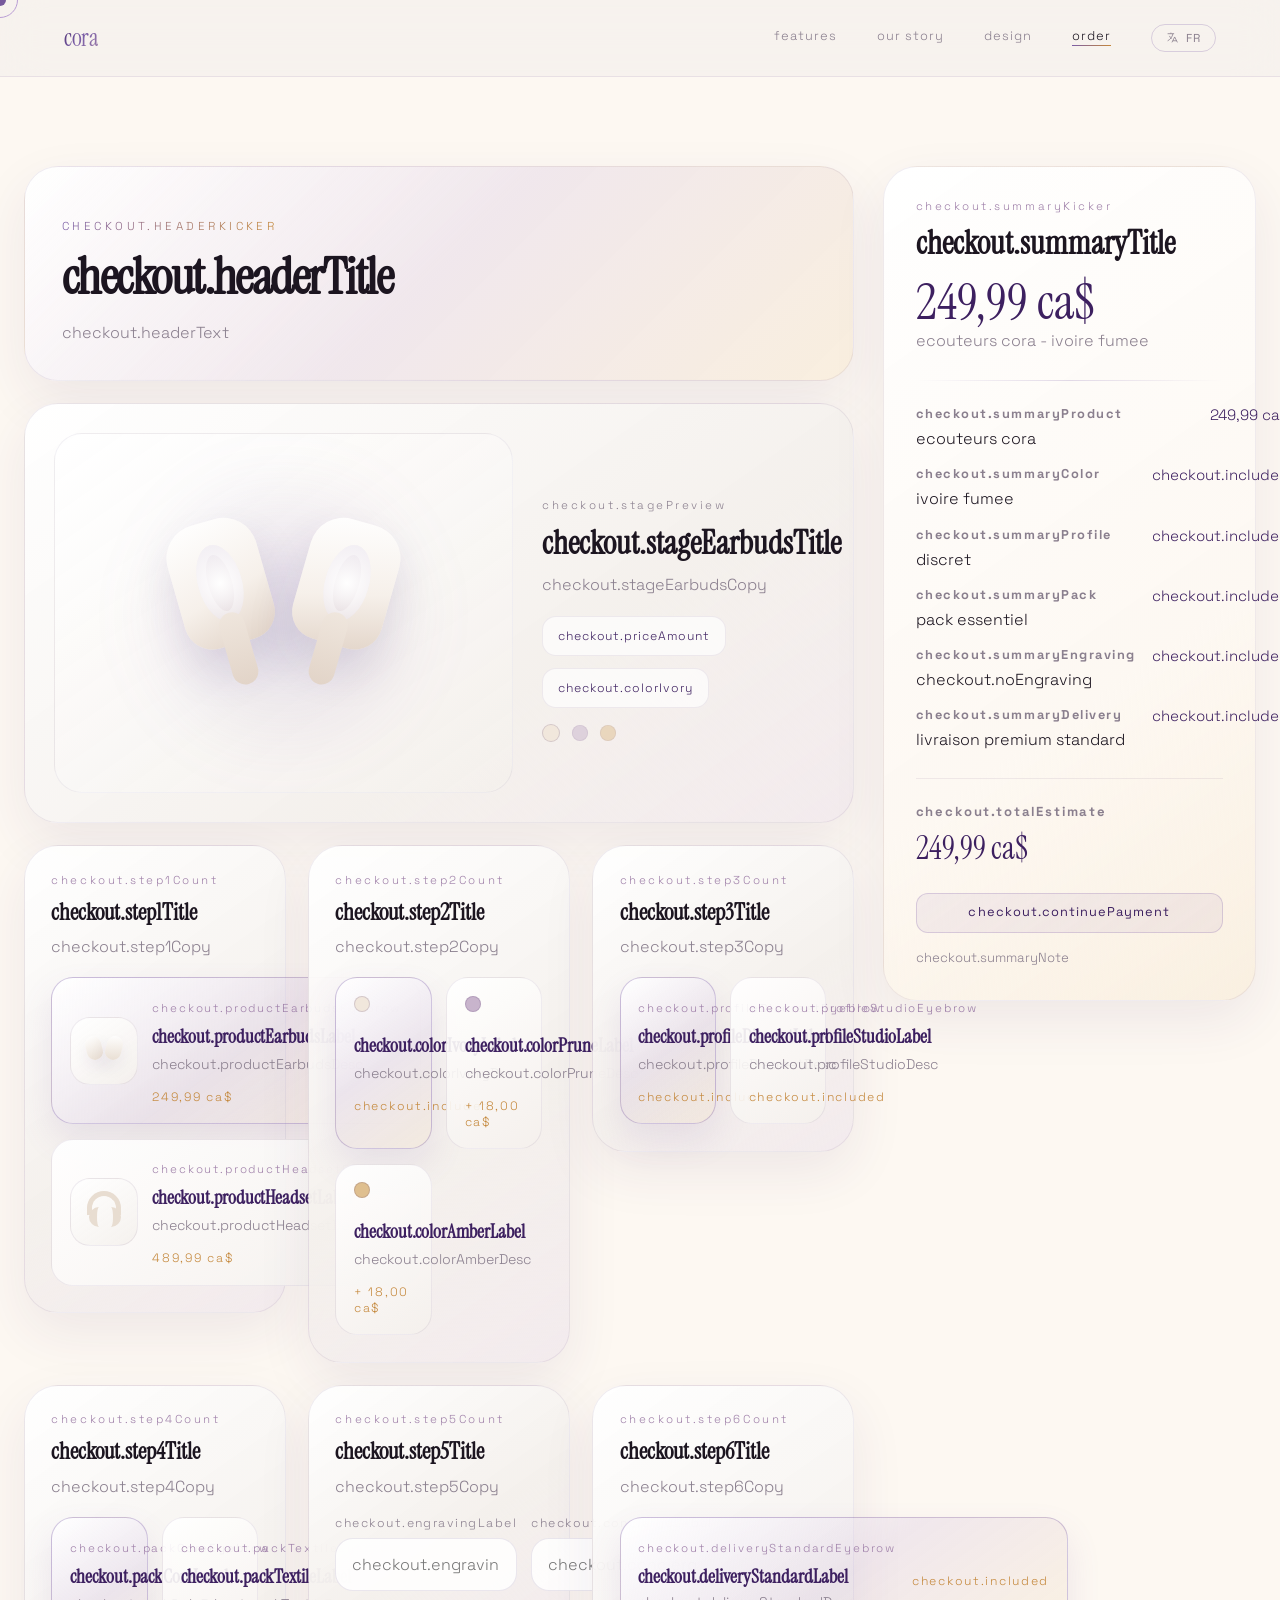
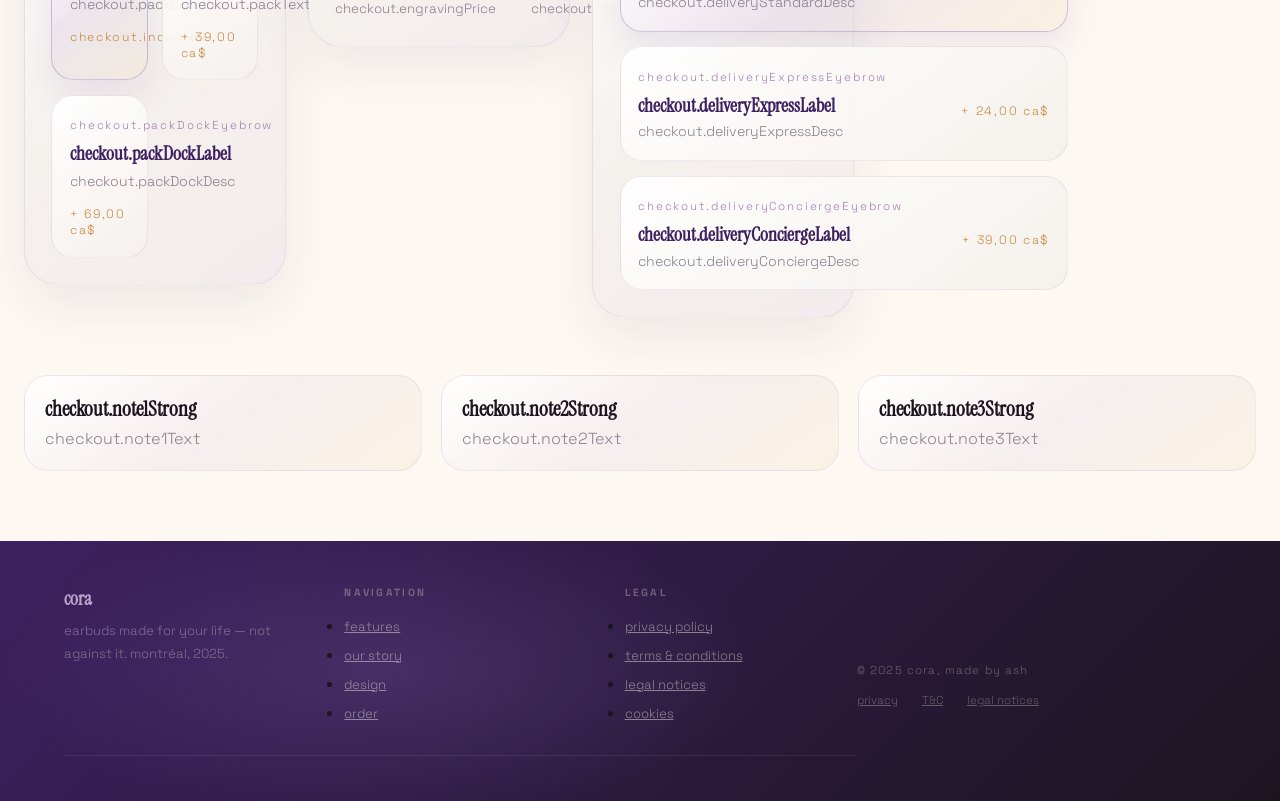
==== commit 7507aa14: "Update checkout.html" ====
--- a/checkout.html
+++ b/checkout.html
@@ -3,7 +3,7 @@
 <head>
     <meta charset="UTF-8"/>
     <meta name="viewport" content="width=device-width, initial-scale=1.0"/>
-    <title>cora - checkout</title>
+    <title data-i18n="checkout.pageTitle">cora - checkout</title>
     <link href="https://fonts.googleapis.com/css2?family=Instrument+Serif:ital@0;1&family=Space+Grotesk:wght@300;400;500&display=swap" rel="stylesheet"/>
     <link rel="stylesheet" href="styles.css"/>
 </head>
@@ -13,12 +13,12 @@
 <div class="cursor-ring" id="cursorRing"></div>
 
 <nav>
-    <a href="index.html" class="nav-logo">cora</a>
+    <a href="index.html" class="nav-logo" data-i18n="nav.logo">cora</a>
     <ul class="nav-links">
-        <li><a href="index.html">fonctions</a></li>
-        <li><a href="story.html">notre histoire</a></li>
-        <li><a href="design.html">design</a></li>
-        <li><a href="checkout.html" class="active">commander</a></li>
+        <li><a href="index.html" data-i18n="nav.functions">fonctions</a></li>
+        <li><a href="story.html" data-i18n="nav.story">notre histoire</a></li>
+        <li><a href="design.html" data-i18n="nav.design">design</a></li>
+        <li><a href="checkout.html" class="active" data-i18n="nav.order">commander</a></li>
     <button class="nav-lang-btn" id="navLangBtn" aria-label="Changer de langue" onclick="openLangOverlay()">
         <svg viewBox="0 0 24 24" fill="none" stroke="currentColor" stroke-width="1.5"><path d="M3 5h12M9 3v2m1.048 9.5A18.022 18.022 0 016.412 9m6.088 9h7M11 21l5-10 5 10M12.751 5C11.783 10.77 8.07 15.61 3 18.129"/></svg>
         <span id="navLangLabel">FR</span>
@@ -30,9 +30,9 @@
     <section class="checkout-shell">
         <form id="checkout-form" class="checkout-panel" data-checkout-form data-base-price="249.99">
             <div class="checkout-header reveal">
-                <p class="section-kicker">configurateur signature</p>
-                <h1>compose une edition cora a ton image.</h1>
-                <p>produit, teinte, pack, livraison.</p>
+                <p class="section-kicker" data-i18n="checkout.headerKicker">configurateur signature</p>
+                <h1 data-i18n="checkout.headerTitle">compose une edition cora a ton image.</h1>
+                <p data-i18n="checkout.headerText">produit, teinte, pack, livraison.</p>
             </div>
 
             <section class="product-stage reveal reveal-delay-1">
@@ -49,12 +49,12 @@
                     </div>
                 </div>
                 <div class="product-stage-copy">
-                    <p class="step-count">apercu</p>
-                    <h2 data-stage-product>ecouteurs cora</h2>
-                    <p data-stage-copy>compact, discret, quotidien.</p>
+                    <p class="step-count" data-i18n="checkout.stagePreview">apercu</p>
+                    <h2 data-stage-product data-i18n="checkout.stageEarbudsTitle">ecouteurs cora</h2>
+                    <p data-stage-copy data-i18n="checkout.stageEarbudsCopy">compact, discret, quotidien.</p>
                     <div class="stage-pills">
-                        <span class="stage-pill" data-stage-price>249,99 ca$</span>
-                        <span class="stage-pill" data-stage-color-name>ivoire fumee</span>
+                        <span class="stage-pill" data-stage-price data-i18n="checkout.priceAmount">249,99 ca$</span>
+                        <span class="stage-pill" data-stage-color-name data-i18n="checkout.colorIvory">ivoire fumee</span>
                     </div>
                     <div class="stage-swatches">
                         <span class="stage-swatch is-active" data-stage-swatch="ivory"></span>
@@ -66,18 +66,18 @@
 
             <div class="checkout-grid">
                 <section class="step-card reveal reveal-delay-1">
-                    <p class="step-count">01 / produit</p>
-                    <h2 class="step-title">choisis le format.</h2>
-                    <p class="step-copy">deux formats.</p>
+                    <p class="step-count" data-i18n="checkout.step1Count">01 / produit</p>
+                    <h2 class="step-title" data-i18n="checkout.step1Title">choisis le format.</h2>
+                    <p class="step-copy" data-i18n="checkout.step1Copy">deux formats.</p>
                     <div class="choice-grid single">
                         <div>
                             <input class="option-input" type="radio" name="product" id="product-earbuds" checked data-label="ecouteurs cora" data-price="249.99" data-visual="earbuds" data-stage-copy="compact, discret, quotidien."/>
                             <label class="choice-card media" for="product-earbuds">
                                 <span class="mini-visual mini-earbuds"></span>
                                 <span class="choice-copy">
-                                    <span class="choice-eyebrow">compact</span>
-                                    <strong>ecouteurs cora</strong>
-                                    <p>leger, mobile.</p>
+                                    <span class="choice-eyebrow" data-i18n="checkout.productEarbudsEyebrow">compact</span>
+                                    <strong data-i18n="checkout.productEarbudsLabel">ecouteurs cora</strong>
+                                    <p data-i18n="checkout.productEarbudsDesc">leger, mobile.</p>
                                     <span class="choice-price">249,99 ca$</span>
                                 </span>
                             </label>
@@ -87,9 +87,9 @@
                             <label class="choice-card media" for="product-headset">
                                 <span class="mini-visual mini-headset"></span>
                                 <span class="choice-copy">
-                                    <span class="choice-eyebrow">studio</span>
-                                    <strong>casque cora</strong>
-                                    <p>ample, immersif.</p>
+                                    <span class="choice-eyebrow" data-i18n="checkout.productHeadsetEyebrow">studio</span>
+                                    <strong data-i18n="checkout.productHeadsetLabel">casque cora</strong>
+                                    <p data-i18n="checkout.productHeadsetDesc">ample, immersif.</p>
                                     <span class="choice-price">489,99 ca$</span>
                                 </span>
                             </label>
@@ -98,25 +98,25 @@
                 </section>
 
                 <section class="step-card reveal reveal-delay-1">
-                    <p class="step-count">02 / couleur</p>
-                    <h2 class="step-title">choisis la teinte.</h2>
-                    <p class="step-copy">trois options.</p>
+                    <p class="step-count" data-i18n="checkout.step2Count">02 / couleur</p>
+                    <h2 class="step-title" data-i18n="checkout.step2Title">choisis la teinte.</h2>
+                    <p class="step-copy" data-i18n="checkout.step2Copy">trois options.</p>
                     <div class="choice-grid">
                         <div>
                             <input class="option-input" type="radio" name="color" id="color-ivory" checked data-label="ivoire fumee" data-price="0" data-color="ivory"/>
                             <label class="choice-card" for="color-ivory">
                                 <span class="color-dot color-ivory"></span>
-                                <strong>ivoire fumee</strong>
-                                <p>douce.</p>
-                                <span class="choice-price">inclus</span>
+                                <strong data-i18n="checkout.colorIvoryLabel">ivoire fumee</strong>
+                                <p data-i18n="checkout.colorIvoryDesc">douce.</p>
+                                <span class="choice-price" data-i18n="checkout.included">inclus</span>
                             </label>
                         </div>
                         <div>
                             <input class="option-input" type="radio" name="color" id="color-prune" data-label="prune minerale" data-price="18" data-color="prune"/>
                             <label class="choice-card" for="color-prune">
                                 <span class="color-dot color-prune"></span>
-                                <strong>prune minerale</strong>
-                                <p>profonde.</p>
+                                <strong data-i18n="checkout.colorPruneLabel">prune minerale</strong>
+                                <p data-i18n="checkout.colorPruneDesc">profonde.</p>
                                 <span class="choice-price">+ 18,00 ca$</span>
                             </label>
                         </div>
@@ -124,8 +124,8 @@
                             <input class="option-input" type="radio" name="color" id="color-amber" data-label="ambre satine" data-price="18" data-color="amber"/>
                             <label class="choice-card" for="color-amber">
                                 <span class="color-dot color-amber"></span>
-                                <strong>ambre satine</strong>
-                                <p>chaude.</p>
+                                <strong data-i18n="checkout.colorAmberLabel">ambre satine</strong>
+                                <p data-i18n="checkout.colorAmberDesc">chaude.</p>
                                 <span class="choice-price">+ 18,00 ca$</span>
                             </label>
                         </div>
@@ -133,60 +133,60 @@
                 </section>
 
                 <section class="step-card reveal reveal-delay-1">
-                    <p class="step-count">03 / profil</p>
-                    <h2 class="step-title">choisis le profil.</h2>
-                    <p class="step-copy">deux sensations.</p>
+                    <p class="step-count" data-i18n="checkout.step3Count">03 / profil</p>
+                    <h2 class="step-title" data-i18n="checkout.step3Title">choisis le profil.</h2>
+                    <p class="step-copy" data-i18n="checkout.step3Copy">deux sensations.</p>
                     <div class="choice-grid">
                         <div>
                             <input class="option-input" type="radio" name="profile" id="profile-discreet" checked data-label="discret" data-price="0"/>
                             <label class="choice-card" for="profile-discreet">
-                                <span class="choice-eyebrow">quotidien</span>
-                                <strong>discret</strong>
-                                <p>souple.</p>
-                                <span class="choice-price">inclus</span>
+                                <span class="choice-eyebrow" data-i18n="checkout.profileDiscreetEyebrow">quotidien</span>
+                                <strong data-i18n="checkout.profileDiscreetLabel">discret</strong>
+                                <p data-i18n="checkout.profileDiscreetDesc">souple.</p>
+                                <span class="choice-price" data-i18n="checkout.included">inclus</span>
                             </label>
                         </div>
                         <div>
                             <input class="option-input" type="radio" name="profile" id="profile-studio" data-label="studio" data-price="0"/>
                             <label class="choice-card" for="profile-studio">
-                                <span class="choice-eyebrow">precis</span>
-                                <strong>studio</strong>
-                                <p>ferme.</p>
-                                <span class="choice-price">inclus</span>
+                                <span class="choice-eyebrow" data-i18n="checkout.profileStudioEyebrow">precis</span>
+                                <strong data-i18n="checkout.profileStudioLabel">studio</strong>
+                                <p data-i18n="checkout.profileStudioDesc">ferme.</p>
+                                <span class="choice-price" data-i18n="checkout.included">inclus</span>
                             </label>
                         </div>
                     </div>
                 </section>
 
                 <section class="step-card reveal reveal-delay-2">
-                    <p class="step-count">04 / accessoires</p>
-                    <h2 class="step-title">ajoute un pack.</h2>
-                    <p class="step-copy">trois niveaux.</p>
+                    <p class="step-count" data-i18n="checkout.step4Count">04 / accessoires</p>
+                    <h2 class="step-title" data-i18n="checkout.step4Title">ajoute un pack.</h2>
+                    <p class="step-copy" data-i18n="checkout.step4Copy">trois niveaux.</p>
                     <div class="choice-grid">
                         <div>
                             <input class="option-input" type="radio" name="pack" id="pack-core" checked data-label="pack essentiel" data-price="0"/>
                             <label class="choice-card" for="pack-core">
-                                <span class="choice-eyebrow">base</span>
-                                <strong>pack essentiel</strong>
-                                <p>essentiel.</p>
-                                <span class="choice-price">inclus</span>
+                                <span class="choice-eyebrow" data-i18n="checkout.packCoreEyebrow">base</span>
+                                <strong data-i18n="checkout.packCoreLabel">pack essentiel</strong>
+                                <p data-i18n="checkout.packCoreDesc">essentiel.</p>
+                                <span class="choice-price" data-i18n="checkout.included">inclus</span>
                             </label>
                         </div>
                         <div>
                             <input class="option-input" type="radio" name="pack" id="pack-textile" data-label="etui textile signature" data-price="39"/>
                             <label class="choice-card" for="pack-textile">
-                                <span class="choice-eyebrow">soft carry</span>
-                                <strong>etui textile signature</strong>
-                                <p>etui.</p>
+                                <span class="choice-eyebrow" data-i18n="checkout.packTextileEyebrow">soft carry</span>
+                                <strong data-i18n="checkout.packTextileLabel">etui textile signature</strong>
+                                <p data-i18n="checkout.packTextileDesc">etui.</p>
                                 <span class="choice-price">+ 39,00 ca$</span>
                             </label>
                         </div>
                         <div>
                             <input class="option-input" type="radio" name="pack" id="pack-dock" data-label="socle de charge atelier" data-price="69"/>
                             <label class="choice-card" for="pack-dock">
-                                <span class="choice-eyebrow">desk set</span>
-                                <strong>socle de charge atelier</strong>
-                                <p>dock.</p>
+                                <span class="choice-eyebrow" data-i18n="checkout.packDockEyebrow">desk set</span>
+                                <strong data-i18n="checkout.packDockLabel">socle de charge atelier</strong>
+                                <p data-i18n="checkout.packDockDesc">dock.</p>
                                 <span class="choice-price">+ 69,00 ca$</span>
                             </label>
                         </div>
@@ -194,46 +194,46 @@
                 </section>
 
                 <section class="step-card reveal reveal-delay-3">
-                    <p class="step-count">05 / gravure</p>
-                    <h2 class="step-title">ajoute une signature discrete.</h2>
-                    <p class="step-copy">optionnelle.</p>
+                    <p class="step-count" data-i18n="checkout.step5Count">05 / gravure</p>
+                    <h2 class="step-title" data-i18n="checkout.step5Title">ajoute une signature discrete.</h2>
+                    <p class="step-copy" data-i18n="checkout.step5Copy">optionnelle.</p>
                     <div class="field-grid">
                         <div class="field">
-                            <label for="engraving">gravure interieure</label>
-                            <input id="engraving" name="engraving" type="text" maxlength="18" placeholder="initiales, mot, date" data-engraving-input/>
-                            <small>+ 24,00 ca$.</small>
+                            <label for="engraving" data-i18n="checkout.engravingLabel">gravure interieure</label>
+                            <input id="engraving" name="engraving" type="text" maxlength="18" placeholder="initiales, mot, date" data-engraving-input data-i18n-placeholder="checkout.engravingPlaceholder"/>
+                            <small data-i18n="checkout.engravingPrice">+ 24,00 ca$.</small>
                         </div>
                         <div class="field">
-                            <label for="concierge-note">note atelier</label>
-                            <input id="concierge-note" name="concierge-note" type="text" maxlength="40" placeholder="ex. cadeau, date precise"/>
-                            <small>facultatif.</small>
+                            <label for="concierge-note" data-i18n="checkout.conciergeLabel">note atelier</label>
+                            <input id="concierge-note" name="concierge-note" type="text" maxlength="40" placeholder="ex. cadeau, date precise" data-i18n-placeholder="checkout.conciergePlaceholder"/>
+                            <small data-i18n="checkout.conciergeNote">facultatif.</small>
                         </div>
                     </div>
                 </section>
 
                 <section class="step-card reveal reveal-delay-3">
-                    <p class="step-count">06 / livraison</p>
-                    <h2 class="step-title">choisis la livraison.</h2>
-                    <p class="step-copy">trois vitesses.</p>
+                    <p class="step-count" data-i18n="checkout.step6Count">06 / livraison</p>
+                    <h2 class="step-title" data-i18n="checkout.step6Title">choisis la livraison.</h2>
+                    <p class="step-copy" data-i18n="checkout.step6Copy">trois vitesses.</p>
                     <div class="choice-grid single">
                         <div>
                             <input class="option-input" type="radio" name="delivery" id="delivery-standard" checked data-label="livraison premium standard" data-price="0"/>
                             <label class="choice-card inline" for="delivery-standard">
                                 <div>
-                                    <span class="choice-eyebrow">6 semaines</span>
-                                    <strong>standard</strong>
-                                    <p>normal.</p>
+                                    <span class="choice-eyebrow" data-i18n="checkout.deliveryStandardEyebrow">6 semaines</span>
+                                    <strong data-i18n="checkout.deliveryStandardLabel">standard</strong>
+                                    <p data-i18n="checkout.deliveryStandardDesc">normal.</p>
                                 </div>
-                                <span class="choice-price">inclus</span>
+                                <span class="choice-price" data-i18n="checkout.included">inclus</span>
                             </label>
                         </div>
                         <div>
                             <input class="option-input" type="radio" name="delivery" id="delivery-express" data-label="express 48 h apres production" data-price="24"/>
                             <label class="choice-card inline" for="delivery-express">
                                 <div>
-                                    <span class="choice-eyebrow">rapide</span>
-                                    <strong>express</strong>
-                                    <p>rapide.</p>
+                                    <span class="choice-eyebrow" data-i18n="checkout.deliveryExpressEyebrow">rapide</span>
+                                    <strong data-i18n="checkout.deliveryExpressLabel">express</strong>
+                                    <p data-i18n="checkout.deliveryExpressDesc">rapide.</p>
                                 </div>
                                 <span class="choice-price">+ 24,00 ca$</span>
                             </label>
@@ -242,9 +242,9 @@
                             <input class="option-input" type="radio" name="delivery" id="delivery-concierge" data-label="remise concierge sur rendez-vous" data-price="39"/>
                             <label class="choice-card inline" for="delivery-concierge">
                                 <div>
-                                    <span class="choice-eyebrow">signature</span>
-                                    <strong>concierge</strong>
-                                    <p>sur rendez-vous.</p>
+                                    <span class="choice-eyebrow" data-i18n="checkout.deliveryConciergeEyebrow">signature</span>
+                                    <strong data-i18n="checkout.deliveryConciergeLabel">concierge</strong>
+                                    <p data-i18n="checkout.deliveryConciergeDesc">sur rendez-vous.</p>
                                 </div>
                                 <span class="choice-price">+ 39,00 ca$</span>
                             </label>
@@ -255,8 +255,8 @@
         </form>
 
         <aside class="summary-panel reveal reveal-delay-2">
-            <p class="summary-kicker">resume de commande</p>
-            <h2 class="summary-title">configuration cora</h2>
+            <p class="summary-kicker" data-i18n="checkout.summaryKicker">resume de commande</p>
+            <h2 class="summary-title" data-i18n="checkout.summaryTitle">configuration cora</h2>
             <div class="summary-topline">
                 <div>
                     <div class="summary-price" data-summary-total>249,99 ca$</div>
@@ -269,74 +269,74 @@
             <div class="summary-list">
                 <div class="summary-row">
                     <div>
-                        <strong>produit</strong>
+                        <strong data-i18n="checkout.summaryProduct">produit</strong>
                         <span data-summary-product>ecouteurs cora</span>
                     </div>
                     <div class="summary-value" data-summary-price>249,99 ca$</div>
                 </div>
                 <div class="summary-row">
                     <div>
-                        <strong>couleur</strong>
+                        <strong data-i18n="checkout.summaryColor">couleur</strong>
                         <span data-summary-color>ivoire fumee</span>
                     </div>
-                    <div class="summary-value" data-summary-color-price>inclus</div>
-                </div>
-                <div class="summary-row">
-                    <div>
-                        <strong>profil</strong>
+                    <div class="summary-value" data-summary-color-price data-i18n="checkout.included">inclus</div>
+                </div>
+                <div class="summary-row">
+                    <div>
+                        <strong data-i18n="checkout.summaryProfile">profil</strong>
                         <span data-summary-profile>discret</span>
                     </div>
-                    <div class="summary-value">inclus</div>
-                </div>
-                <div class="summary-row">
-                    <div>
-                        <strong>pack</strong>
+                    <div class="summary-value" data-i18n="checkout.included">inclus</div>
+                </div>
+                <div class="summary-row">
+                    <div>
+                        <strong data-i18n="checkout.summaryPack">pack</strong>
                         <span data-summary-pack>pack essentiel</span>
                     </div>
-                    <div class="summary-value" data-summary-pack-price>inclus</div>
-                </div>
-                <div class="summary-row">
-                    <div>
-                        <strong>gravure</strong>
-                        <span data-summary-engraving>sans gravure</span>
-                    </div>
-                    <div class="summary-value" data-summary-engraving-price>inclus</div>
-                </div>
-                <div class="summary-row">
-                    <div>
-                        <strong>livraison</strong>
+                    <div class="summary-value" data-summary-pack-price data-i18n="checkout.included">inclus</div>
+                </div>
+                <div class="summary-row">
+                    <div>
+                        <strong data-i18n="checkout.summaryEngraving">gravure</strong>
+                        <span data-summary-engraving data-i18n="checkout.noEngraving">sans gravure</span>
+                    </div>
+                    <div class="summary-value" data-summary-engraving-price data-i18n="checkout.included">inclus</div>
+                </div>
+                <div class="summary-row">
+                    <div>
+                        <strong data-i18n="checkout.summaryDelivery">livraison</strong>
                         <span data-summary-delivery>livraison premium standard</span>
                     </div>
-                    <div class="summary-value" data-summary-delivery-price>inclus</div>
+                    <div class="summary-value" data-summary-delivery-price data-i18n="checkout.included">inclus</div>
                 </div>
             </div>
 
             <div class="summary-total">
                 <div>
-                    <strong>total estime</strong>
+                    <strong data-i18n="checkout.totalEstimate">total estime</strong>
                     <span data-summary-total>249,99 ca$</span>
                 </div>
             </div>
 
             <div class="summary-actions">
-                <button type="button" class="btn btn-primary"><span>continuer vers le paiement</span></button>
-                <p class="summary-note">adresse et paiement ensuite.</p>
+                <button type="button" class="btn btn-primary"><span data-i18n="checkout.continuePayment">continuer vers le paiement</span></button>
+                <p class="summary-note" data-i18n="checkout.summaryNote">adresse et paiement ensuite.</p>
             </div>
         </aside>
     </section>
 
     <section class="checkout-note">
         <article class="checkout-note-card reveal reveal-delay-1">
-            <strong>30 jours</strong>
-            <p>essai.</p>
+            <strong data-i18n="checkout.note1Strong">30 jours</strong>
+            <p data-i18n="checkout.note1Text">essai.</p>
         </article>
         <article class="checkout-note-card reveal reveal-delay-2">
-            <strong>support concierge</strong>
-            <p>support.</p>
+            <strong data-i18n="checkout.note2Strong">support concierge</strong>
+            <p data-i18n="checkout.note2Text">support.</p>
         </article>
         <article class="checkout-note-card reveal reveal-delay-3">
-            <strong>serie limitee</strong>
-            <p>quantites limitees.</p>
+            <strong data-i18n="checkout.note3Strong">serie limitee</strong>
+            <p data-i18n="checkout.note3Text">quantites limitees.</p>
         </article>
     </section>
 </main>
@@ -344,34 +344,34 @@
 <footer>
     <div class="footer-top">
         <div>
-            <div class="footer-logo">cora</div>
-            <p class="footer-brand-desc">des écouteurs pensés pour ta vie — pas contre elle. montréal, 2025.</p>
+            <div class="footer-logo" data-i18n="nav.logo">cora</div>
+            <p class="footer-brand-desc" data-i18n="footer.tagline">des écouteurs pensés pour ta vie — pas contre elle. montréal, 2025.</p>
         </div>
         <div class="footer-col">
-            <h4>navigation</h4>
+            <h4 data-i18n="footer.nav">navigation</h4>
             <ul>
-                <li><a href="index.html">fonctions</a></li>
-                <li><a href="story.html">notre histoire</a></li>
-                <li><a href="design.html">design</a></li>
-                <li><a href="checkout.html">commander</a></li>
+                <li><a href="index.html" data-i18n="nav.functions">fonctions</a></li>
+                <li><a href="story.html" data-i18n="nav.story">notre histoire</a></li>
+                <li><a href="design.html" data-i18n="nav.design">design</a></li>
+                <li><a href="checkout.html" data-i18n="nav.order">commander</a></li>
             </ul>
         </div>
         <div class="footer-col">
-            <h4>légal</h4>
+            <h4 data-i18n="footer.legal">légal</h4>
             <ul>
-                <li><a href="legal.html#privacy">politique de confidentialité</a></li>
-                <li><a href="legal.html#cgv">conditions générales de vente</a></li>
-                <li><a href="legal.html#mentions">mentions légales</a></li>
-                <li><a href="legal.html#cookies">cookies</a></li>
+                <li><a href="legal.html#privacy" data-i18n="footer.privacy">politique de confidentialité</a></li>
+                <li><a href="legal.html#cgv" data-i18n="footer.cgv">conditions générales de vente</a></li>
+                <li><a href="legal.html#mentions" data-i18n="footer.mentions">mentions légales</a></li>
+                <li><a href="legal.html#cookies" data-i18n="footer.cookies">cookies</a></li>
             </ul>
         </div>
     </div>
     <div class="footer-bottom">
-        <p class="footer-copy">© 2025 cora, fait par ash</p>
+        <p class="footer-copy" data-i18n="footer.copy">© 2025 cora, fait par ash</p>
         <div class="footer-legal">
-            <a href="legal.html#privacy">confidentialité</a>
-            <a href="legal.html#cgv">CGV</a>
-            <a href="legal.html#mentions">mentions légales</a>
+            <a href="legal.html#privacy" data-i18n="footer.privacyShort">confidentialité</a>
+            <a href="legal.html#cgv" data-i18n="footer.cgvShort">CGV</a>
+            <a href="legal.html#mentions" data-i18n="footer.mentionsShort">mentions légales</a>
         </div>
     </div>
 </footer>
@@ -455,7 +455,6 @@
     document.body.style.overflow = '';
 }
 document.addEventListener('keydown', e => { if (e.key === 'Escape') closeLangOverlay(); });
-// Update nav label + active card after lang set
 document.addEventListener('DOMContentLoaded', () => {
     const labels = {fr:'FR',en:'EN',es:'ES',de:'DE',it:'IT',ru:'RU',pl:'PL',ko:'KO',ja:'JA',zh:'ZH'};
     const updateNav = () => {
